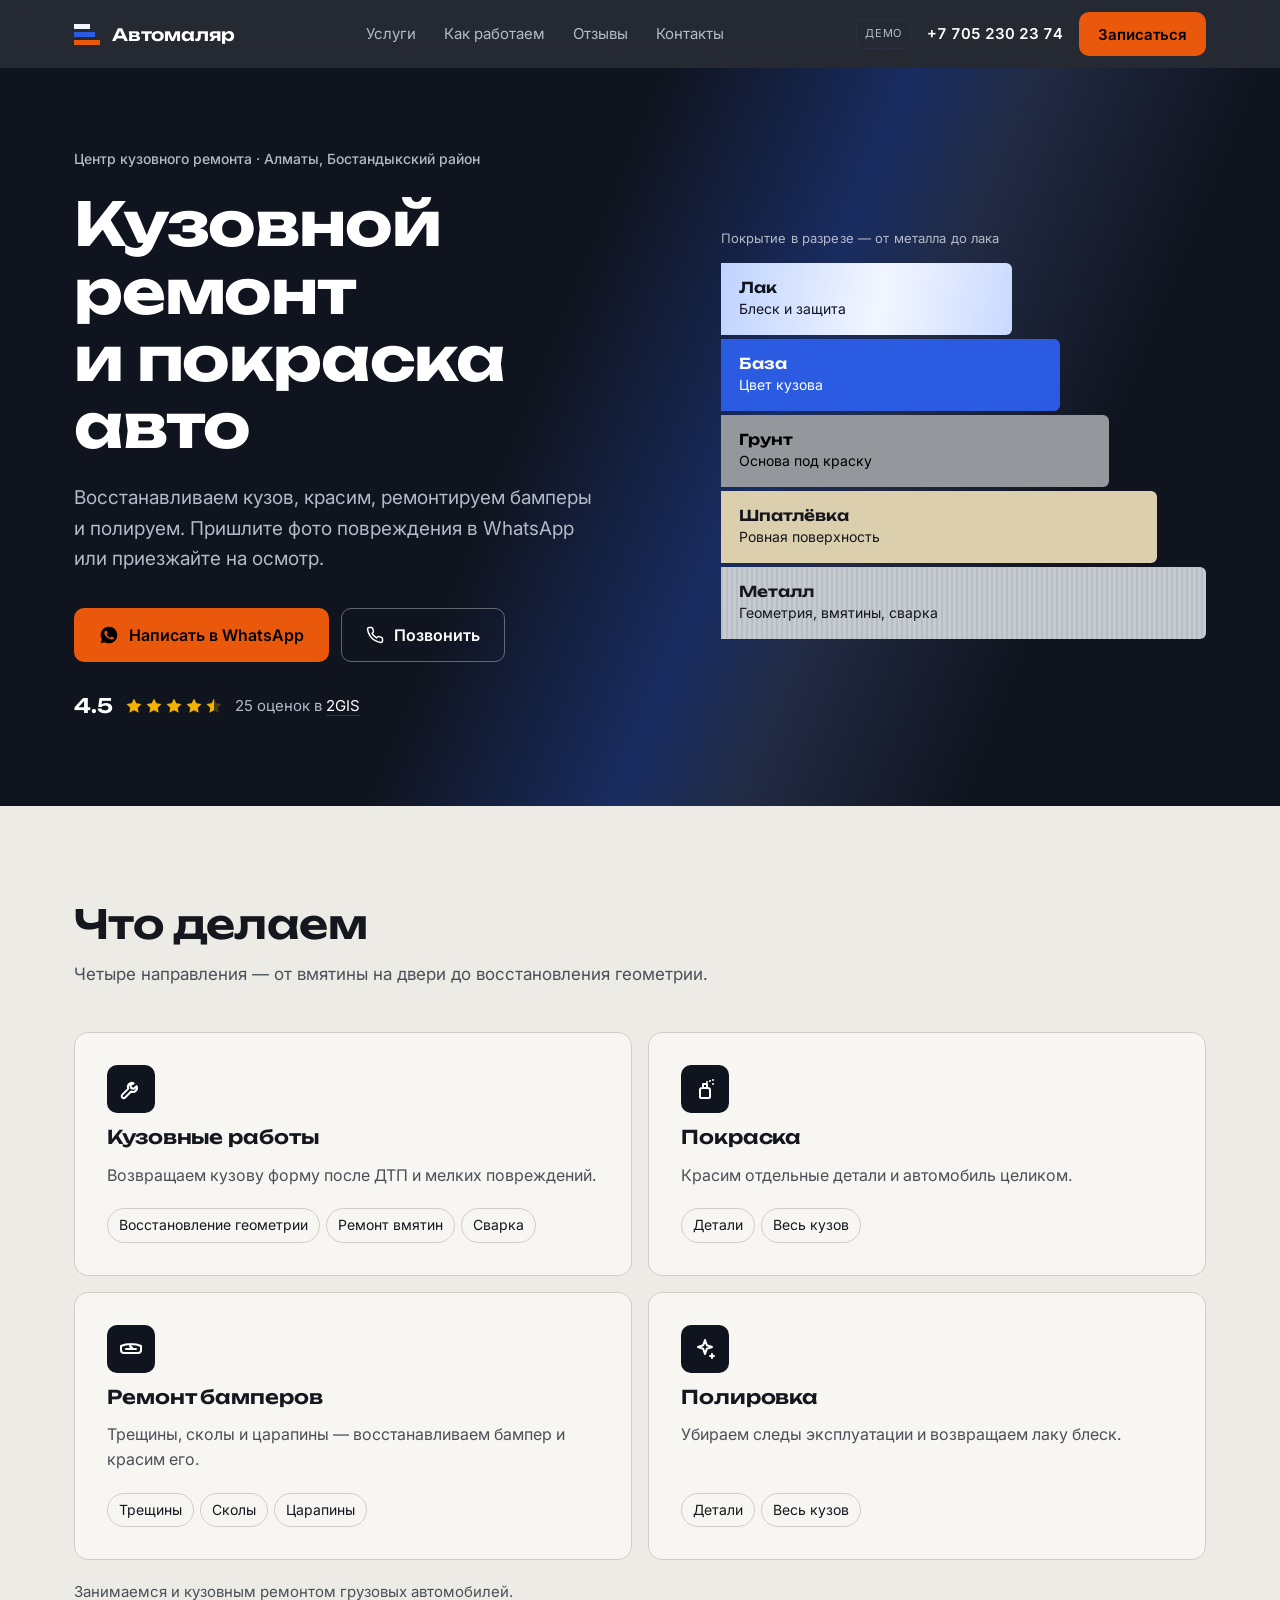
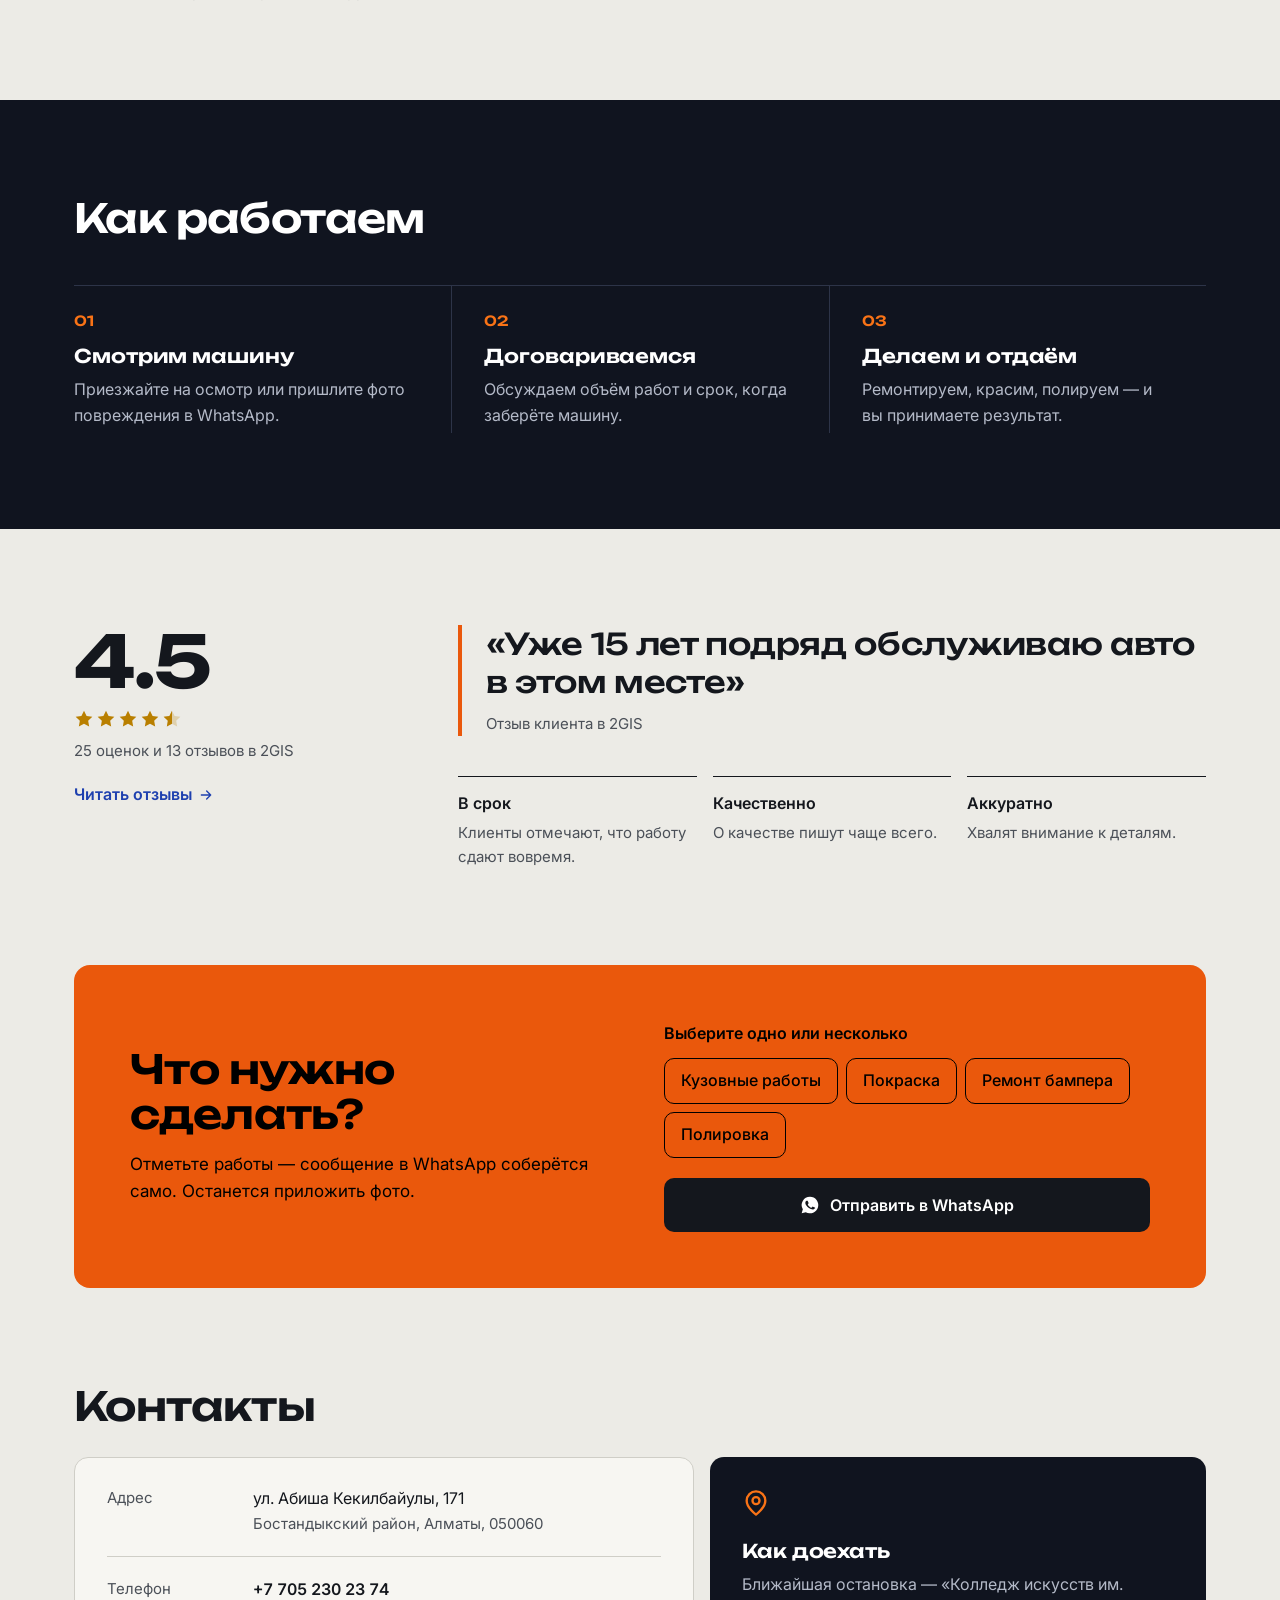
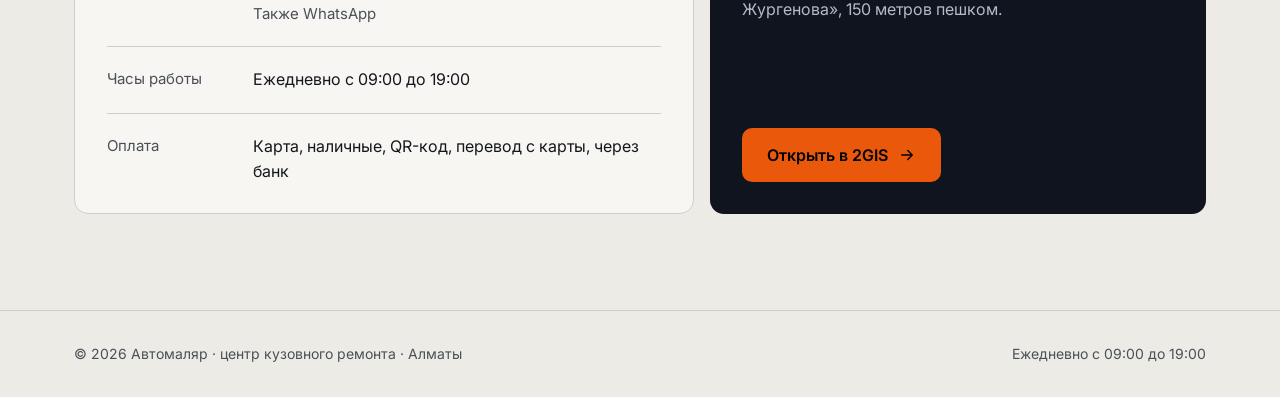
==== index.html @ 89e8a1b4 "Create index.html" ====
<!DOCTYPE html>
<html lang="ru">
<head>
<meta charset="utf-8">
<meta name="viewport" content="width=device-width, initial-scale=1">
<title>Автомаляр — кузовной ремонт и покраска авто в Алматы</title>
<meta name="description" content="Центр кузовного ремонта «Автомаляр» в Алматы: кузовные работы, покраска, ремонт бамперов и полировка. Абиша Кекилбайулы, 171. Ежедневно с 09:00 до 19:00. Запись в WhatsApp.">
<meta name="theme-color" content="#10141f">
<meta property="og:title" content="Автомаляр — кузовной ремонт и покраска авто">
<meta property="og:description" content="Кузовные работы, покраска, ремонт бамперов и полировка в Алматы. Запись в WhatsApp.">
<meta property="og:type" content="website">
<link rel="icon" href="data:image/svg+xml,%3Csvg xmlns='http://www.w3.org/2000/svg' viewBox='0 0 64 64'%3E%3Crect width='64' height='64' rx='12' fill='%2310141f'/%3E%3Crect x='14' y='16' width='24' height='8' fill='%23f2f6ff'/%3E%3Crect x='14' y='28' width='30' height='8' fill='%232b5be0'/%3E%3Crect x='14' y='40' width='36' height='8' fill='%23ea580c'/%3E%3C/svg%3E">
<link rel="preconnect" href="https://fonts.googleapis.com">
<link rel="preconnect" href="https://fonts.gstatic.com" crossorigin>
<link href="https://fonts.googleapis.com/css2?family=Inter:wght@400;500;600&family=Unbounded:wght@500;600;700&display=swap" rel="stylesheet">
<script type="application/ld+json">
{"@context":"https://schema.org","@type":"AutoBodyShop","name":"Автомаляр","telephone":"+77052302374",
"address":{"@type":"PostalAddress","streetAddress":"ул. Абиша Кекилбайулы, 171","addressLocality":"Алматы","postalCode":"050060","addressCountry":"KZ"},
"geo":{"@type":"GeoCoordinates","latitude":43.207086,"longitude":76.889919},
"openingHours":"Mo-Su 09:00-19:00","aggregateRating":{"@type":"AggregateRating","ratingValue":"4.5","ratingCount":"25"},
"sameAs":["https://2gis.kz/almaty/firm/70000001052608941"]}
</script>
<style>
/* ---------- Tokens ---------- */
:root{
  --bg:#ecebe6;          /* грунт: page */
  --card:#f7f6f2;
  --line:#cfcec7;
  --ink:#14171d;
  --mut:#4b5058;         /* 7:1 on bg */
  --night:#10141f;       /* dark sections */
  --night-2:#1a2030;
  --night-line:#2d3448;
  --night-mut:#b4bac8;   /* 9:1 on night */
  --cobalt:#2b5be0;      /* white text 5.6:1 */
  --cobalt-ink:#1e40af;  /* text on light */
  --orange:#ea580c;      /* black text 6.2:1 */
  --orange-hover:#f97316;
  --star:#f5b301;
  --r:10px;
  --ease:cubic-bezier(.2,.7,.2,1);
  --f-head:"Unbounded","Inter",system-ui,sans-serif;
  --f-body:"Inter",system-ui,-apple-system,"Segoe UI",Roboto,sans-serif;
}
*,*:before,*:after{box-sizing:border-box;margin:0;padding:0}
html{scroll-behavior:smooth;scroll-padding-top:84px;-webkit-text-size-adjust:100%}
body{font:400 16px/1.6 var(--f-body);background:var(--bg);color:var(--ink);-webkit-font-smoothing:antialiased;text-rendering:optimizeLegibility}
a{color:inherit;text-decoration:none}
svg{flex-shrink:0}
:focus-visible{outline:2px solid var(--orange);outline-offset:3px;border-radius:4px}
.wrap{max-width:1180px;margin:0 auto;padding:0 24px}
h1,h2,h3{font-family:var(--f-head);line-height:1.12}
h1{font-size:clamp(32px,4.9vw,60px);font-weight:700;letter-spacing:-.02em}
h2{font-size:clamp(25px,3.4vw,40px);font-weight:600;letter-spacing:-.015em}
h3{font-size:19px;font-weight:600;letter-spacing:-.005em}
section{padding:96px 0}
.sec-head{max-width:640px;margin-bottom:44px}
.sec-head p{color:var(--mut);margin-top:14px;font-size:17px}

/* ---------- Buttons ---------- */
.btn{display:inline-flex;align-items:center;justify-content:center;gap:10px;min-height:54px;padding:0 24px;border-radius:var(--r);font:600 16px/1 var(--f-body);cursor:pointer;border:1px solid transparent;transition:background-color .2s var(--ease),border-color .2s var(--ease),transform .15s var(--ease)}
.btn:active{transform:translateY(1px)}
.btn-main{background:var(--orange);color:#000}.btn-main:hover{background:var(--orange-hover)}
.btn-line{border-color:rgba(255,255,255,.35);color:#fff}.btn-line:hover{border-color:#fff;background:rgba(255,255,255,.08)}
.btn-dark{background:var(--ink);color:#fff}.btn-dark:hover{background:#2a2f39}
.btn-sm{min-height:44px;padding:0 18px;font-size:15px}
.btns{display:flex;gap:12px;flex-wrap:wrap}

/* ---------- Header ---------- */
.top{position:sticky;top:0;z-index:20;background:rgba(16,20,31,.9);backdrop-filter:saturate(140%) blur(12px);-webkit-backdrop-filter:saturate(140%) blur(12px);color:#fff}
.top .wrap{display:flex;align-items:center;justify-content:space-between;gap:20px;height:68px}
.logo{display:flex;align-items:center;gap:12px;min-height:44px;font:600 17px/1 var(--f-head);letter-spacing:-.01em}
.mark{display:grid;gap:3px;width:26px}
.mark i{display:block;height:5px}
.mark i:nth-child(1){width:60%;background:#f2f6ff}
.mark i:nth-child(2){width:80%;background:var(--cobalt)}
.mark i:nth-child(3){background:var(--orange)}
.top-nav{display:flex;gap:28px;font-size:15px;color:var(--night-mut)}
.top-nav a{padding:8px 0;transition:color .2s var(--ease)}
.top-nav a:hover{color:#fff}
.top-r{display:flex;align-items:center;gap:16px}
.tel{font-weight:600;font-size:15px;font-variant-numeric:tabular-nums}
.tel:hover{color:var(--orange-hover)}
.demo{font-size:11px;letter-spacing:.06em;text-transform:uppercase;padding:5px 8px;border:1px dashed var(--night-line);border-radius:6px;color:var(--night-mut)}

/* ---------- Hero ---------- */
.hero{position:relative;overflow:hidden;background:var(--night);color:#fff;padding:80px 0 88px}
/* отражение на лаке */
.hero:before{content:"";position:absolute;inset:0;background:linear-gradient(112deg,transparent 42%,rgba(43,91,224,.34) 58%,rgba(120,160,255,.16) 66%,transparent 80%);pointer-events:none}
.hero .wrap{position:relative;display:grid;grid-template-columns:1.2fr 1fr;gap:64px;align-items:center}
.place{font-size:14px;font-weight:500;color:var(--night-mut);margin-bottom:20px}
.lead{color:var(--night-mut);font-size:clamp(17px,1.6vw,19px);margin:24px 0 34px;max-width:520px}
.rate{display:flex;align-items:center;gap:12px;flex-wrap:wrap;margin-top:32px;font-size:15px;color:var(--night-mut)}
.rate b{font:600 20px/1 var(--f-head);color:#fff}
.rate a{border-bottom:1px solid var(--night-line);color:#fff}
.rate a:hover{border-color:#fff}
.stars{display:flex;gap:2px;color:var(--star)}

/* Разрез покрытия */
.layers{list-style:none;display:grid;gap:4px}
.layers figcaption,.cap{font-size:13px;color:var(--night-mut);margin-bottom:14px;letter-spacing:.01em}
.lay{display:flex;flex-direction:column;justify-content:center;min-height:72px;padding:10px 18px;width:var(--w);border-radius:0 6px 6px 0}
.lay b{font:600 15px/1.2 var(--f-head)}
.lay span{font-size:14px;line-height:1.35;margin-top:3px}
.lay-1{--w:60%;background:linear-gradient(100deg,#bfd3ff,#f2f6ff 55%,#c9d9ff);color:#10141f}
.lay-2{--w:70%;background:var(--cobalt);color:#fff}
.lay-3{--w:80%;background:#94979b;color:#000}
.lay-4{--w:90%;background:#dccfae;color:#14171d}
.lay-5{--w:100%;background:repeating-linear-gradient(90deg,#b9bec5 0 2px,#c6cbd1 2px 5px);color:#14171d}

/* ---------- Services ---------- */
.services{display:grid;grid-template-columns:repeat(2,1fr);gap:16px}
.svc{background:var(--card);border:1px solid var(--line);border-radius:14px;padding:32px;display:flex;flex-direction:column;gap:14px;transition:border-color .2s var(--ease)}
.svc:hover{border-color:var(--ink)}
.svc-ico{width:48px;height:48px;border-radius:var(--r);background:var(--night);color:#fff;display:grid;place-items:center}
.svc p{color:var(--mut)}
.tags{list-style:none;display:flex;flex-wrap:wrap;gap:6px;margin-top:auto;padding-top:6px}
.tags li{font-size:14px;padding:5px 11px;border:1px solid var(--line);border-radius:99px;color:var(--ink)}
.note{margin-top:20px;color:var(--mut);font-size:15px}

/* ---------- Process ---------- */
.dark{background:var(--night);color:#fff}
.dark .sec-head p{color:var(--night-mut)}
.steps{list-style:none;display:grid;grid-template-columns:repeat(3,1fr);border-top:1px solid var(--night-line)}
.step{padding:28px 32px 4px 0}
.step+.step{padding-left:32px;border-left:1px solid var(--night-line)}
.step i{display:block;font:600 14px/1 var(--f-head);font-style:normal;color:var(--orange-hover);margin-bottom:18px}
.step p{color:var(--night-mut);margin-top:10px}

/* ---------- Reviews ---------- */
.proof{display:grid;grid-template-columns:320px 1fr;gap:64px;align-items:start}
.big{font:700 72px/1 var(--f-head);letter-spacing:-.03em}
.proof .stars{color:#b97f00;margin:12px 0 10px}
.proof small{display:block;font-size:15px;color:var(--mut)}
.proof .lnk{display:inline-flex;align-items:center;gap:6px;min-height:44px;margin-top:10px;font-weight:600;color:var(--cobalt-ink)}
.proof .lnk:hover{text-decoration:underline;text-underline-offset:4px}
blockquote{font:500 clamp(21px,2.5vw,30px)/1.28 var(--f-head);letter-spacing:-.01em;border-left:4px solid var(--orange);padding-left:24px}
cite{display:block;font:400 15px/1.5 var(--f-body);letter-spacing:0;color:var(--mut);margin-top:12px}
.themes{list-style:none;display:grid;grid-template-columns:repeat(3,1fr);gap:16px;margin-top:40px}
.themes b{display:block;font-weight:600;margin-bottom:4px}
.themes li{border-top:1px solid var(--ink);padding-top:14px;color:var(--mut);font-size:15px}
.themes b{color:var(--ink);font-size:16px}

/* ---------- Request ---------- */
.req{background:var(--orange);color:#000;border-radius:16px;padding:56px;display:grid;grid-template-columns:1fr 1fr;gap:48px;align-items:center}
.req p{margin-top:14px;font-size:17px}
fieldset{border:0}
legend{font-weight:600;margin-bottom:12px}
.chips{display:flex;flex-wrap:wrap;gap:8px;margin-bottom:20px}
.chip input{position:absolute;opacity:0;width:1px;height:1px}
.chip span{display:flex;align-items:center;gap:8px;min-height:46px;padding:0 16px;border-radius:var(--r);border:1px solid #000;font-weight:500;cursor:pointer;transition:background-color .15s var(--ease),color .15s var(--ease)}
.chip span svg{display:none}
.chip input:checked+span{background:#000;color:#fff}
.chip input:checked+span svg{display:block}
.chip input:focus-visible+span{outline:2px solid #000;outline-offset:3px}
.req .btn-dark{width:100%}

/* ---------- Contacts ---------- */
.contact{display:grid;grid-template-columns:1.25fr 1fr;gap:16px}
.info{background:var(--card);border:1px solid var(--line);border-radius:14px;padding:8px 32px}
.row{display:grid;grid-template-columns:130px 1fr;gap:16px;padding:20px 0;border-bottom:1px solid var(--line)}
.row:last-child{border-bottom:0}
.row dt{color:var(--mut);font-size:15px}
.row dd a{font-weight:600;font-variant-numeric:tabular-nums}
.row dd a:hover{color:var(--cobalt-ink)}
.row dd small{display:block;font-size:15px;color:var(--mut)}
.route{background:var(--night);color:#fff;border-radius:14px;padding:32px;display:flex;flex-direction:column;justify-content:space-between;gap:28px}
.route p{color:var(--night-mut);margin-top:10px}
.route svg.pin{color:var(--orange-hover);margin-bottom:16px}

footer{padding:32px 0;color:var(--mut);font-size:14px;border-top:1px solid var(--line)}
footer .wrap{display:flex;justify-content:space-between;gap:16px;flex-wrap:wrap}

/* Mobile action bar */
.mbar{display:none}

/* ---------- Responsive ---------- */
@media(max-width:1000px){
  .top-nav{display:none}
  .hero .wrap,.req,.contact,.proof{grid-template-columns:1fr}
  .hero .wrap{gap:48px}
  .proof{gap:36px}
  .req{gap:32px}
}
@media(max-width:720px){
  .wrap{padding:0 16px}
  .top .wrap{height:60px}
  .tel,.top .btn{display:none}
  .hero{padding:48px 0 56px}
  section{padding:64px 0}
  .sec-head{margin-bottom:28px}
  .services,.steps,.themes{grid-template-columns:1fr}
  .svc,.route{padding:24px}
  .step,.step+.step{padding:22px 0;border-left:0;border-bottom:1px solid var(--night-line)}
  .step i{margin-bottom:12px}
  .req{padding:32px 20px;border-radius:14px}
  .info{padding:4px 20px}
  .row{grid-template-columns:1fr;gap:4px}
  .btns .btn{flex:1 1 200px}
  footer{padding-bottom:104px}
  .mbar{display:grid;grid-template-columns:1fr 1.6fr;gap:10px;position:fixed;left:0;right:0;bottom:0;z-index:30;padding:10px 14px calc(10px + env(safe-area-inset-bottom));background:rgba(16,20,31,.95);backdrop-filter:blur(12px);-webkit-backdrop-filter:blur(12px)}
}
@media(prefers-reduced-motion:reduce){*{transition:none!important;scroll-behavior:auto!important}}
</style>
</head>
<body>

<svg width="0" height="0" style="position:absolute" aria-hidden="true">
  <symbol id="i-wa" viewBox="0 0 24 24"><path fill="currentColor" d="M12 2a10 10 0 0 0-8.6 15.1L2 22l5-1.3A10 10 0 1 0 12 2Zm5.3 14.1c-.2.6-1.3 1.2-1.8 1.2-.5.1-1 .2-3.3-.7-2.8-1.1-4.6-4-4.7-4.2-.1-.2-1.1-1.5-1.1-2.9s.7-2 1-2.3c.3-.3.6-.3.8-.3h.6c.2 0 .4 0 .6.5l.9 2.1c.1.2.1.4 0 .5l-.4.6-.4.4c-.1.2-.3.3-.1.6.2.3.8 1.3 1.7 2.1 1.2 1 2.1 1.4 2.4 1.5.3.2.5.1.6-.1l.9-1c.2-.3.4-.2.6-.1l2 1c.3.1.5.2.5.3.1.2.1.7-.1 1.3Z"/></symbol>
  <symbol id="i-phone" viewBox="0 0 24 24" fill="none" stroke="currentColor" stroke-width="2" stroke-linecap="round" stroke-linejoin="round"><path d="M22 16.9v3a2 2 0 0 1-2.2 2 19.8 19.8 0 0 1-8.6-3.1 19.5 19.5 0 0 1-6-6A19.8 19.8 0 0 1 2.1 4.2 2 2 0 0 1 4.1 2h3a2 2 0 0 1 2 1.7c.1 1 .4 1.9.7 2.8a2 2 0 0 1-.5 2.1L8 9.9a16 16 0 0 0 6 6l1.3-1.3a2 2 0 0 1 2.1-.4c.9.3 1.8.6 2.8.7a2 2 0 0 1 1.7 2Z"/></symbol>
  <symbol id="i-star" viewBox="0 0 24 24"><path fill="currentColor" d="m12 2 3.1 6.3 6.9 1-5 4.9 1.2 6.8L12 17.8 5.8 21l1.2-6.8-5-4.9 6.9-1z"/></symbol>
  <symbol id="i-star-h" viewBox="0 0 24 24"><path fill="currentColor" opacity=".25" d="m12 2 3.1 6.3 6.9 1-5 4.9 1.2 6.8L12 17.8 5.8 21l1.2-6.8-5-4.9 6.9-1z"/><path fill="currentColor" d="M12 2 8.900 8.300 2 9.300l5 4.900L5.800 21l6.200-3.200z"/></symbol>
  <symbol id="i-pin" viewBox="0 0 24 24" fill="none" stroke="currentColor" stroke-width="2" stroke-linecap="round" stroke-linejoin="round"><path d="M20 10c0 6-8 12-8 12s-8-6-8-12a8 8 0 0 1 16 0Z"/><circle cx="12" cy="10" r="3"/></symbol>
  <symbol id="i-arrow" viewBox="0 0 24 24" fill="none" stroke="currentColor" stroke-width="2" stroke-linecap="round" stroke-linejoin="round"><path d="M5 12h14M13 6l6 6-6 6"/></symbol>
  <symbol id="i-check" viewBox="0 0 24 24" fill="none" stroke="currentColor" stroke-width="3" stroke-linecap="round" stroke-linejoin="round"><path d="M4 12.5 10 18 20 6"/></symbol>
  <symbol id="i-body" viewBox="0 0 24 24" fill="none" stroke="currentColor" stroke-width="2" stroke-linecap="round" stroke-linejoin="round"><path d="M14.7 6.3a4 4 0 0 0-5.4 5.3l-6 6a2 2 0 0 0 2.8 2.9l6-6a4 4 0 0 0 5.4-5.4l-2.6 2.6-2.8-.7-.7-2.8Z"/></symbol>
  <symbol id="i-spray" viewBox="0 0 24 24" fill="none" stroke="currentColor" stroke-width="2" stroke-linecap="round" stroke-linejoin="round"><path d="M9 11h6a2 2 0 0 1 2 2v7a1 1 0 0 1-1 1H8a1 1 0 0 1-1-1v-7a2 2 0 0 1 2-2ZM10 11V7h4v4M17 4h.01M20 7h.01M20 3h.01M14 5h.01"/></symbol>
  <symbol id="i-bumper" viewBox="0 0 24 24" fill="none" stroke="currentColor" stroke-width="2" stroke-linecap="round" stroke-linejoin="round"><path d="M2 9c3-1.5 6.500-2 10-2s7 .5 10 2v4a3 3 0 0 1-3 3H5a3 3 0 0 1-3-3V9ZM7 12h10M12 7l-1 2.500 2 1-1 1.500"/></symbol>
  <symbol id="i-shine" viewBox="0 0 24 24" fill="none" stroke="currentColor" stroke-width="2" stroke-linecap="round" stroke-linejoin="round"><path d="M12 3l1.800 5.200L19 10l-5.200 1.800L12 17l-1.800-5.200L5 10l5.200-1.800L12 3ZM19 17v4M17 19h4"/></symbol>
</svg>

<header class="top">
  <div class="wrap">
    <a href="#" class="logo" aria-label="Автомаляр — на главную">
      <span class="mark" aria-hidden="true"><i></i><i></i><i></i></span>Автомаляр
    </a>
    <nav class="top-nav" aria-label="Разделы">
      <a href="#services">Услуги</a>
      <a href="#process">Как работаем</a>
      <a href="#reviews">Отзывы</a>
      <a href="#contacts">Контакты</a>
    </nav>
    <div class="top-r">
      <span class="demo">Демо</span>
      <a class="tel" href="tel:+77052302374">+7 705 230 23 74</a>
      <a class="btn btn-main btn-sm" href="#request">Записаться</a>
    </div>
  </div>
</header>

<main>
<div class="hero">
  <div class="wrap">
    <div>
      <p class="place">Центр кузовного ремонта · Алматы, Бостандыкский район</p>
      <h1>Кузовной ремонт и&nbsp;покраска авто</h1>
      <p class="lead">Восстанавливаем кузов, красим, ремонтируем бамперы и полируем. Пришлите фото повреждения в WhatsApp или приезжайте на осмотр.</p>
      <div class="btns">
        <a class="btn btn-main" href="https://wa.me/77052302374?text=%D0%97%D0%B4%D1%80%D0%B0%D0%B2%D1%81%D1%82%D0%B2%D1%83%D0%B9%D1%82%D0%B5!%20%D0%A5%D0%BE%D1%87%D1%83%20%D0%B7%D0%B0%D0%BF%D0%B8%D1%81%D0%B0%D1%82%D1%8C%D1%81%D1%8F%20%D0%BD%D0%B0%20%D0%BA%D1%83%D0%B7%D0%BE%D0%B2%D0%BD%D0%BE%D0%B9%20%D1%80%D0%B5%D0%BC%D0%BE%D0%BD%D1%82" target="_blank" rel="noopener"><svg width="20" height="20" aria-hidden="true"><use href="#i-wa"/></svg>Написать в WhatsApp</a>
        <a class="btn btn-line" href="tel:+77052302374"><svg width="18" height="18" aria-hidden="true"><use href="#i-phone"/></svg>Позвонить</a>
      </div>
      <div class="rate">
        <b>4.5</b>
        <span class="stars" role="img" aria-label="Рейтинг 4.5 из 5">
          <svg width="18" height="18" aria-hidden="true"><use href="#i-star"/></svg><svg width="18" height="18" aria-hidden="true"><use href="#i-star"/></svg><svg width="18" height="18" aria-hidden="true"><use href="#i-star"/></svg><svg width="18" height="18" aria-hidden="true"><use href="#i-star"/></svg><svg width="18" height="18" aria-hidden="true"><use href="#i-star-h"/></svg>
        </span>
        <span>25 оценок в <a href="https://2gis.kz/almaty/firm/70000001052608941/tab/reviews" target="_blank" rel="noopener">2GIS</a></span>
      </div>
    </div>

    <figure>
      <figcaption class="cap">Покрытие в разрезе — от металла до лака</figcaption>
      <ol class="layers" reversed>
        <li class="lay lay-1"><b>Лак</b><span>Блеск и защита</span></li>
        <li class="lay lay-2"><b>База</b><span>Цвет кузова</span></li>
        <li class="lay lay-3"><b>Грунт</b><span>Основа под краску</span></li>
        <li class="lay lay-4"><b>Шпатлёвка</b><span>Ровная поверхность</span></li>
        <li class="lay lay-5"><b>Металл</b><span>Геометрия, вмятины, сварка</span></li>
      </ol>
    </figure>
  </div>
</div>

<section id="services">
  <div class="wrap">
    <div class="sec-head">
      <h2>Что делаем</h2>
      <p>Четыре направления — от вмятины на двери до восстановления геометрии.</p>
    </div>
    <div class="services">
      <article class="svc">
        <span class="svc-ico"><svg width="24" height="24" aria-hidden="true"><use href="#i-body"/></svg></span>
        <h3>Кузовные работы</h3>
        <p>Возвращаем кузову форму после ДТП и мелких повреждений.</p>
        <ul class="tags"><li>Восстановление геометрии</li><li>Ремонт вмятин</li><li>Сварка</li></ul>
      </article>
      <article class="svc">
        <span class="svc-ico"><svg width="24" height="24" aria-hidden="true"><use href="#i-spray"/></svg></span>
        <h3>Покраска</h3>
        <p>Красим отдельные детали и автомобиль целиком.</p>
        <ul class="tags"><li>Детали</li><li>Весь кузов</li></ul>
      </article>
      <article class="svc">
        <span class="svc-ico"><svg width="24" height="24" aria-hidden="true"><use href="#i-bumper"/></svg></span>
        <h3>Ремонт бамперов</h3>
        <p>Трещины, сколы и царапины — восстанавливаем бампер и красим его.</p>
        <ul class="tags"><li>Трещины</li><li>Сколы</li><li>Царапины</li></ul>
      </article>
      <article class="svc">
        <span class="svc-ico"><svg width="24" height="24" aria-hidden="true"><use href="#i-shine"/></svg></span>
        <h3>Полировка</h3>
        <p>Убираем следы эксплуатации и возвращаем лаку блеск.</p>
        <ul class="tags"><li>Детали</li><li>Весь кузов</li></ul>
      </article>
    </div>
    <p class="note">Занимаемся и кузовным ремонтом грузовых автомобилей.</p>
  </div>
</section>

<section id="process" class="dark">
  <div class="wrap">
    <div class="sec-head">
      <h2>Как работаем</h2>
    </div>
    <ol class="steps">
      <li class="step"><i>01</i><h3>Смотрим машину</h3><p>Приезжайте на осмотр или пришлите фото повреждения в WhatsApp.</p></li>
      <li class="step"><i>02</i><h3>Договариваемся</h3><p>Обсуждаем объём работ и срок, когда заберёте машину.</p></li>
      <li class="step"><i>03</i><h3>Делаем и отдаём</h3><p>Ремонтируем, красим, полируем — и вы принимаете результат.</p></li>
    </ol>
  </div>
</section>

<section id="reviews">
  <div class="wrap proof">
    <div>
      <div class="big">4.5</div>
      <div class="stars" role="img" aria-label="Рейтинг 4.5 из 5">
        <svg width="20" height="20" aria-hidden="true"><use href="#i-star"/></svg><svg width="20" height="20" aria-hidden="true"><use href="#i-star"/></svg><svg width="20" height="20" aria-hidden="true"><use href="#i-star"/></svg><svg width="20" height="20" aria-hidden="true"><use href="#i-star"/></svg><svg width="20" height="20" aria-hidden="true"><use href="#i-star-h"/></svg>
      </div>
      <small>25 оценок и 13 отзывов в 2GIS</small>
      <a class="lnk" href="https://2gis.kz/almaty/firm/70000001052608941/tab/reviews" target="_blank" rel="noopener">Читать отзывы<svg width="16" height="16" aria-hidden="true"><use href="#i-arrow"/></svg></a>
    </div>
    <div>
      <blockquote>«Уже 15 лет подряд обслуживаю авто в этом месте»<cite>Отзыв клиента в 2GIS</cite></blockquote>
      <ul class="themes">
        <li><b>В срок</b>Клиенты отмечают, что работу сдают вовремя.</li>
        <li><b>Качественно</b>О качестве пишут чаще всего.</li>
        <li><b>Аккуратно</b>Хвалят внимание к деталям.</li>
      </ul>
    </div>
  </div>
</section>

<section id="request" style="padding-top:0">
  <div class="wrap">
    <div class="req">
      <div>
        <h2>Что нужно сделать?</h2>
        <p>Отметьте работы — сообщение в WhatsApp соберётся само. Останется приложить фото.</p>
      </div>
      <form id="req" action="https://wa.me/77052302374" target="_blank">
        <fieldset>
          <legend>Выберите одно или несколько</legend>
          <div class="chips">
            <label class="chip"><input type="checkbox" value="кузовные работы"><span><svg width="14" height="14" aria-hidden="true"><use href="#i-check"/></svg>Кузовные работы</span></label>
            <label class="chip"><input type="checkbox" value="покраска"><span><svg width="14" height="14" aria-hidden="true"><use href="#i-check"/></svg>Покраска</span></label>
            <label class="chip"><input type="checkbox" value="ремонт бампера"><span><svg width="14" height="14" aria-hidden="true"><use href="#i-check"/></svg>Ремонт бампера</span></label>
            <label class="chip"><input type="checkbox" value="полировка"><span><svg width="14" height="14" aria-hidden="true"><use href="#i-check"/></svg>Полировка</span></label>
          </div>
        </fieldset>
        <a class="btn btn-dark" id="req-send" href="https://wa.me/77052302374?text=%D0%97%D0%B4%D1%80%D0%B0%D0%B2%D1%81%D1%82%D0%B2%D1%83%D0%B9%D1%82%D0%B5!%20%D0%A5%D0%BE%D1%87%D1%83%20%D0%B7%D0%B0%D0%BF%D0%B8%D1%81%D0%B0%D1%82%D1%8C%D1%81%D1%8F%20%D0%BD%D0%B0%20%D0%BA%D1%83%D0%B7%D0%BE%D0%B2%D0%BD%D0%BE%D0%B9%20%D1%80%D0%B5%D0%BC%D0%BE%D0%BD%D1%82" target="_blank" rel="noopener"><svg width="20" height="20" aria-hidden="true"><use href="#i-wa"/></svg>Отправить в WhatsApp</a>
      </form>
    </div>
  </div>
</section>

<section id="contacts" style="padding-top:0">
  <div class="wrap">
    <div class="sec-head" style="margin-bottom:28px"><h2>Контакты</h2></div>
    <div class="contact">
      <dl class="info">
        <div class="row"><dt>Адрес</dt><dd>ул. Абиша Кекилбайулы, 171<small>Бостандыкский район, Алматы, 050060</small></dd></div>
        <div class="row"><dt>Телефон</dt><dd><a href="tel:+77052302374">+7 705 230 23 74</a><small>Также WhatsApp</small></dd></div>
        <div class="row"><dt>Часы работы</dt><dd>Ежедневно с 09:00 до 19:00</dd></div>
        <div class="row"><dt>Оплата</dt><dd>Карта, наличные, QR-код, перевод с карты, через банк</dd></div>
      </dl>
      <div class="route">
        <div>
          <svg class="pin" width="28" height="28" aria-hidden="true"><use href="#i-pin"/></svg>
          <h3>Как доехать</h3>
          <p>Ближайшая остановка — «Колледж искусств им. Жургенова», 150 метров пешком.</p>
        </div>
        <div class="btns"><a class="btn btn-main" href="https://2gis.kz/almaty/firm/70000001052608941" target="_blank" rel="noopener">Открыть в 2GIS<svg width="18" height="18" aria-hidden="true"><use href="#i-arrow"/></svg></a></div>
      </div>
    </div>
  </div>
</section>
</main>

<footer><div class="wrap"><span>© 2026 Автомаляр · центр кузовного ремонта · Алматы</span><span>Ежедневно с 09:00 до 19:00</span></div></footer>

<nav class="mbar" aria-label="Быстрая связь">
  <a class="btn btn-line" href="tel:+77052302374"><svg width="18" height="18" aria-hidden="true"><use href="#i-phone"/></svg>Звонок</a>
  <a class="btn btn-main" href="https://wa.me/77052302374?text=%D0%97%D0%B4%D1%80%D0%B0%D0%B2%D1%81%D1%82%D0%B2%D1%83%D0%B9%D1%82%D0%B5!%20%D0%A5%D0%BE%D1%87%D1%83%20%D0%B7%D0%B0%D0%BF%D0%B8%D1%81%D0%B0%D1%82%D1%8C%D1%81%D1%8F%20%D0%BD%D0%B0%20%D0%BA%D1%83%D0%B7%D0%BE%D0%B2%D0%BD%D0%BE%D0%B9%20%D1%80%D0%B5%D0%BC%D0%BE%D0%BD%D1%82" target="_blank" rel="noopener"><svg width="20" height="20" aria-hidden="true"><use href="#i-wa"/></svg>WhatsApp</a>
</nav>

<script>
(function(){
  var form=document.getElementById('req'),send=document.getElementById('req-send');
  form.addEventListener('submit',function(e){e.preventDefault()});
  form.addEventListener('change',function(){
    var picked=[].map.call(form.querySelectorAll('input:checked'),function(i){return i.value});
    var text=picked.length?'Здравствуйте! Нужно: '+picked.join(', ')+'. Прикладываю фото.':'Здравствуйте! Хочу записаться на кузовной ремонт';
    send.href='https://wa.me/77052302374?text='+encodeURIComponent(text);
  });
})();
</script>
</body>
</html>
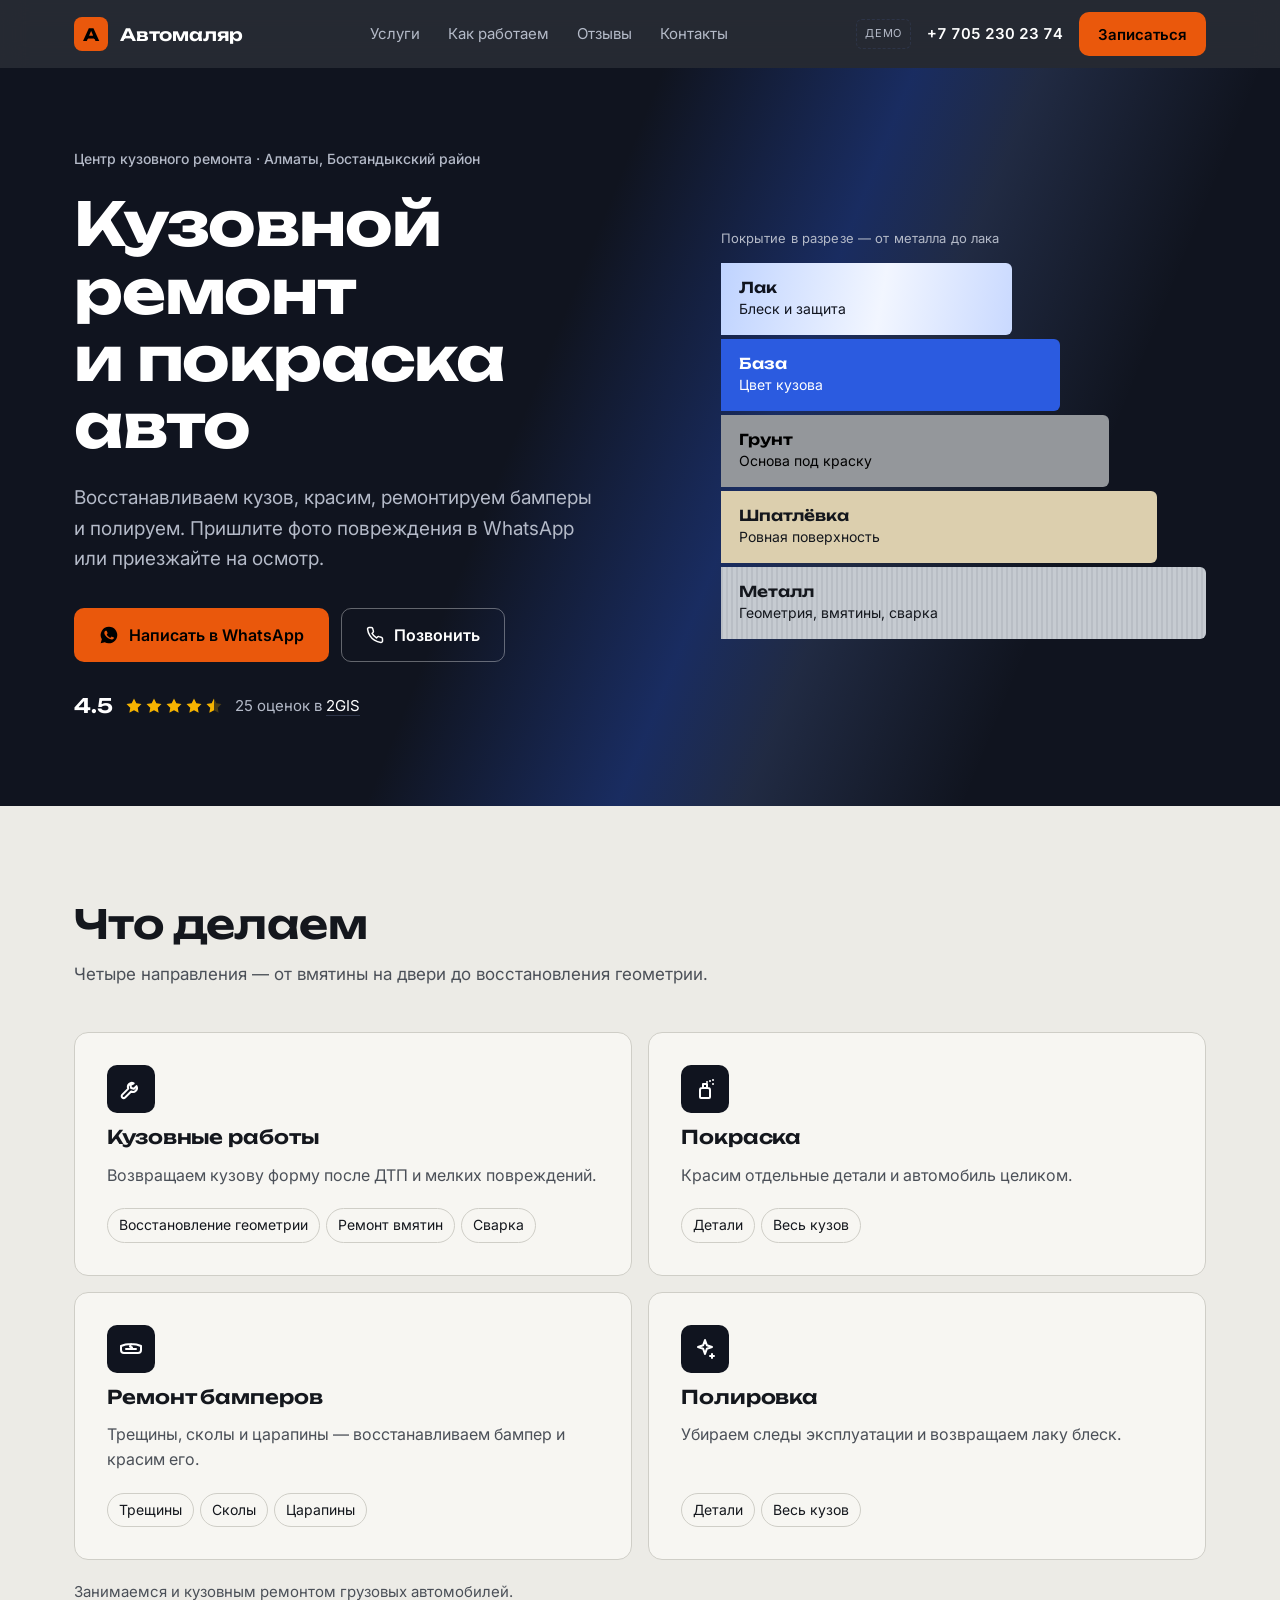
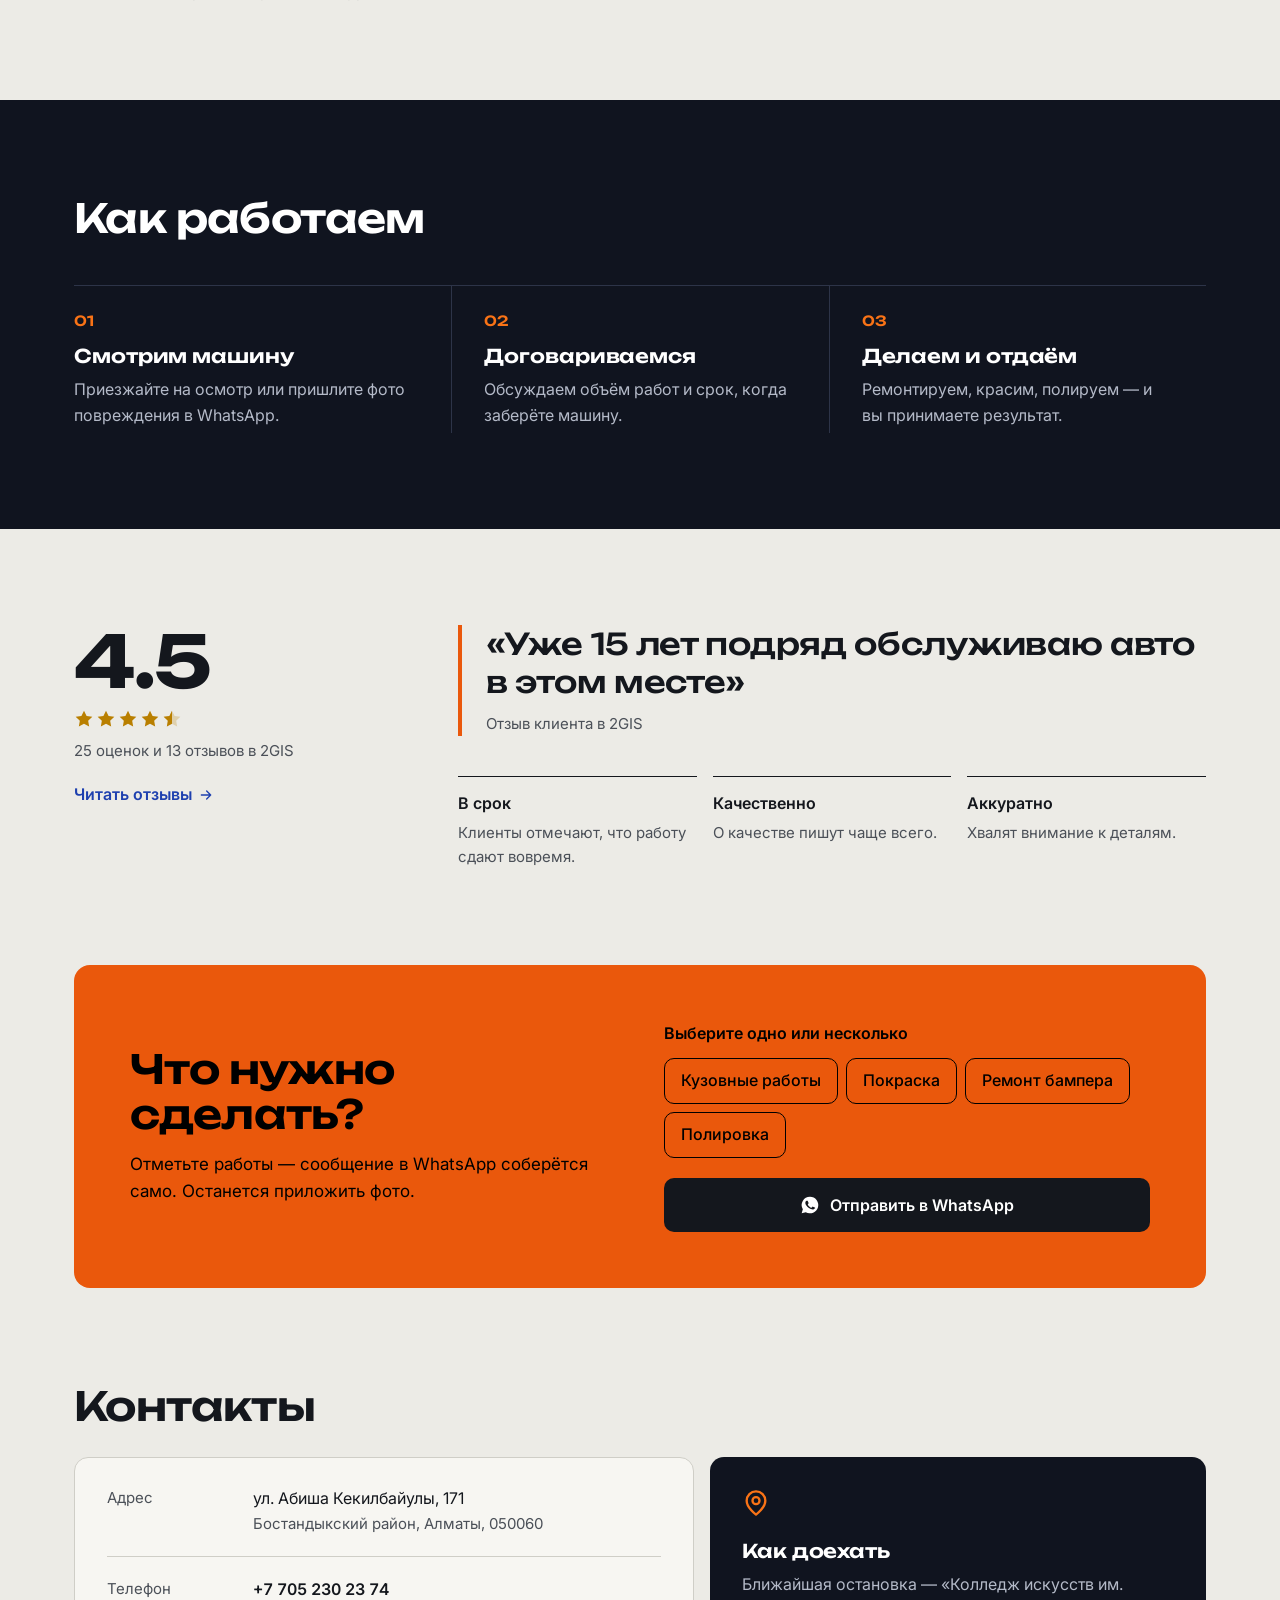
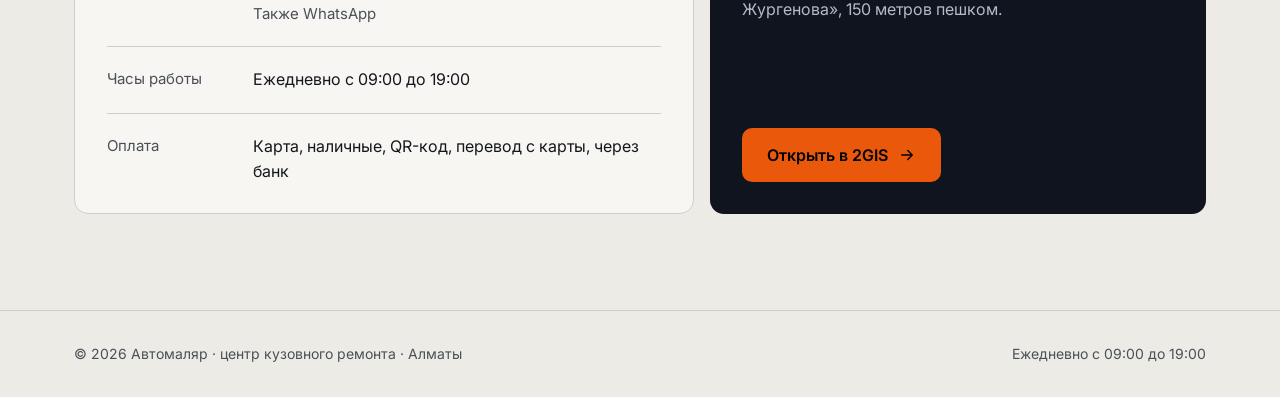
==== commit c21737ca: "Update index.html" ====
--- a/index.html
+++ b/index.html
@@ -9,7 +9,7 @@
 <meta property="og:title" content="Автомаляр — кузовной ремонт и покраска авто">
 <meta property="og:description" content="Кузовные работы, покраска, ремонт бамперов и полировка в Алматы. Запись в WhatsApp.">
 <meta property="og:type" content="website">
-<link rel="icon" href="data:image/svg+xml,%3Csvg xmlns='http://www.w3.org/2000/svg' viewBox='0 0 64 64'%3E%3Crect width='64' height='64' rx='12' fill='%2310141f'/%3E%3Crect x='14' y='16' width='24' height='8' fill='%23f2f6ff'/%3E%3Crect x='14' y='28' width='30' height='8' fill='%232b5be0'/%3E%3Crect x='14' y='40' width='36' height='8' fill='%23ea580c'/%3E%3C/svg%3E">
+<link rel="icon" href="data:image/svg+xml,%3Csvg xmlns='http://www.w3.org/2000/svg' viewBox='0 0 64 64'%3E%3Crect width='64' height='64' rx='14' fill='%23ea580c'/%3E%3Ctext x='32' y='47' font-family='Arial' font-weight='900' font-size='42' text-anchor='middle' fill='black'%3E%D0%90%3C/text%3E%3C/svg%3E">
 <link rel="preconnect" href="https://fonts.googleapis.com">
 <link rel="preconnect" href="https://fonts.gstatic.com" crossorigin>
 <link href="https://fonts.googleapis.com/css2?family=Inter:wght@400;500;600&family=Unbounded:wght@500;600;700&display=swap" rel="stylesheet">
@@ -70,11 +70,7 @@
 .top{position:sticky;top:0;z-index:20;background:rgba(16,20,31,.9);backdrop-filter:saturate(140%) blur(12px);-webkit-backdrop-filter:saturate(140%) blur(12px);color:#fff}
 .top .wrap{display:flex;align-items:center;justify-content:space-between;gap:20px;height:68px}
 .logo{display:flex;align-items:center;gap:12px;min-height:44px;font:600 17px/1 var(--f-head);letter-spacing:-.01em}
-.mark{display:grid;gap:3px;width:26px}
-.mark i{display:block;height:5px}
-.mark i:nth-child(1){width:60%;background:#f2f6ff}
-.mark i:nth-child(2){width:80%;background:var(--cobalt)}
-.mark i:nth-child(3){background:var(--orange)}
+.mark{display:grid;place-items:center;width:34px;height:34px;border-radius:8px;background:var(--orange);color:#000;font:700 17px/1 var(--f-head)}
 .top-nav{display:flex;gap:28px;font-size:15px;color:var(--night-mut)}
 .top-nav a{padding:8px 0;transition:color .2s var(--ease)}
 .top-nav a:hover{color:#fff}
@@ -222,7 +218,7 @@
 <header class="top">
   <div class="wrap">
     <a href="#" class="logo" aria-label="Автомаляр — на главную">
-      <span class="mark" aria-hidden="true"><i></i><i></i><i></i></span>Автомаляр
+      <span class="mark" aria-hidden="true">А</span>Автомаляр
     </a>
     <nav class="top-nav" aria-label="Разделы">
       <a href="#services">Услуги</a>
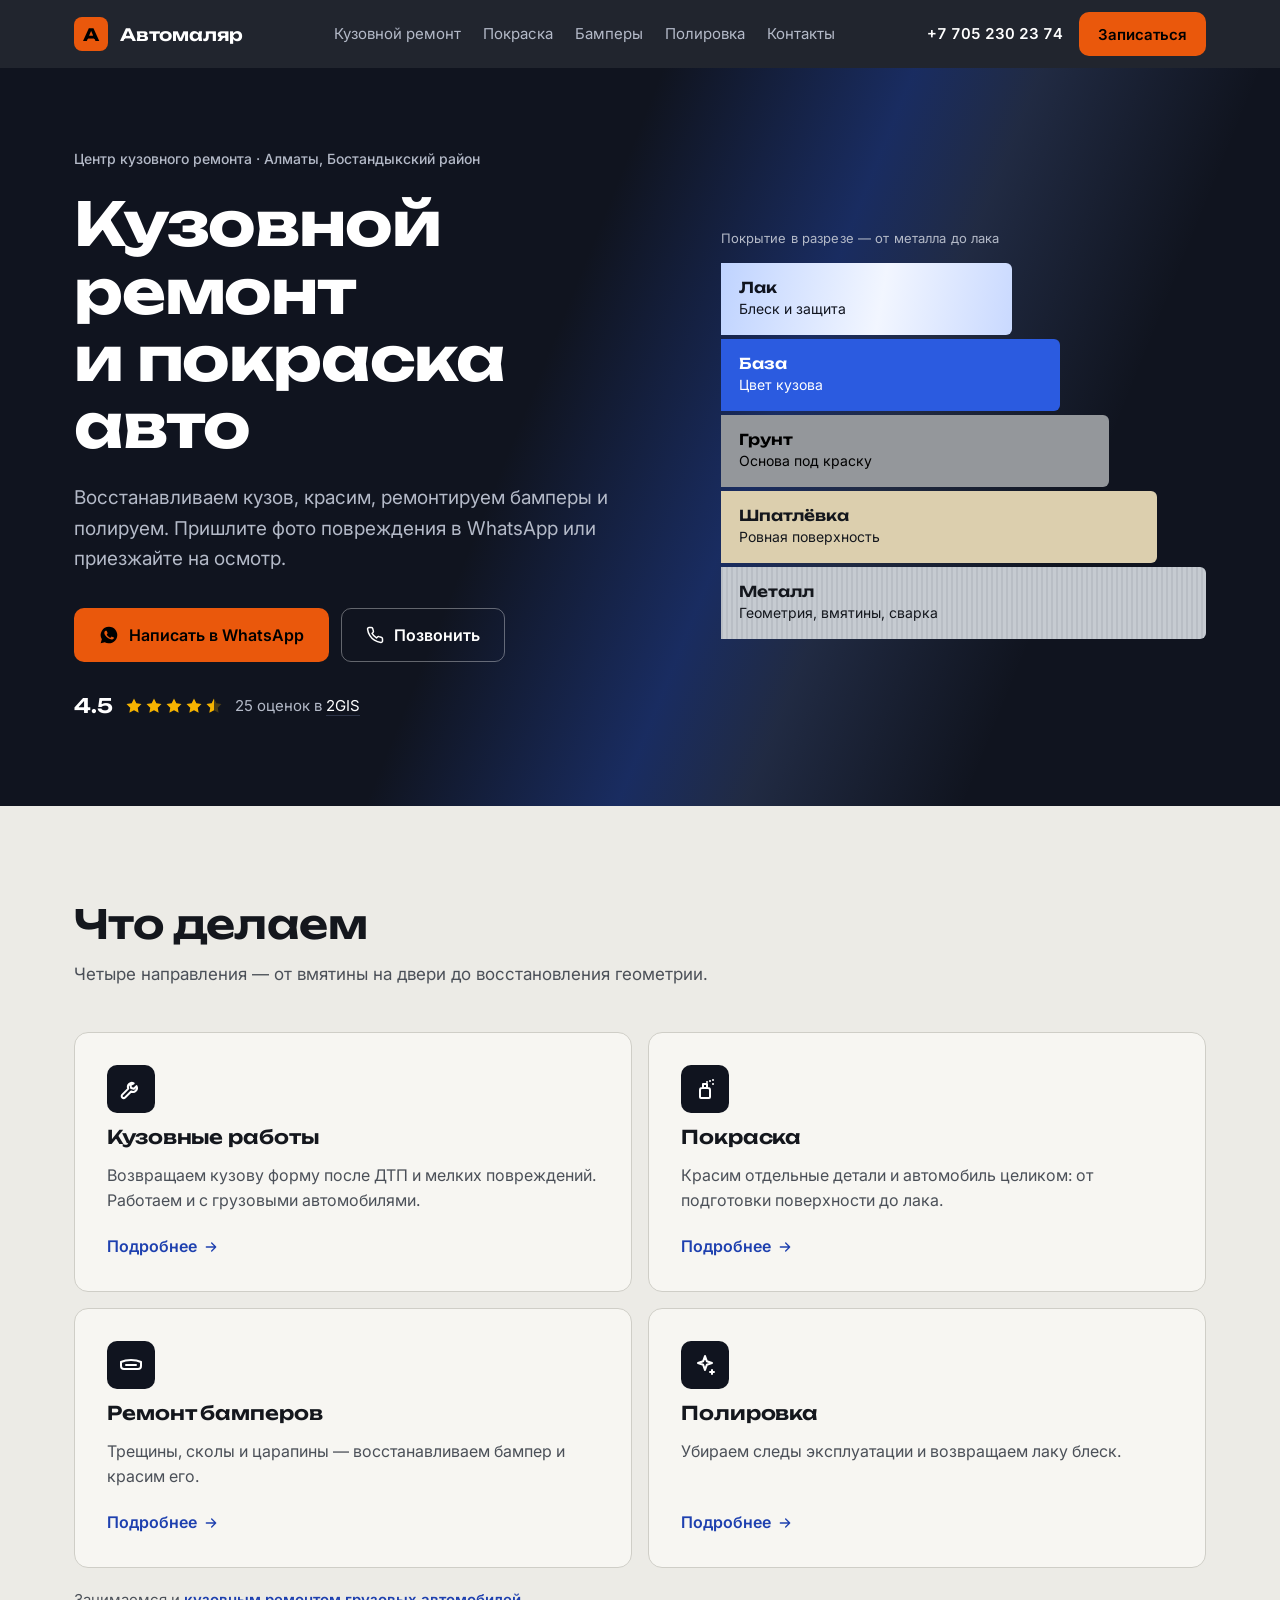
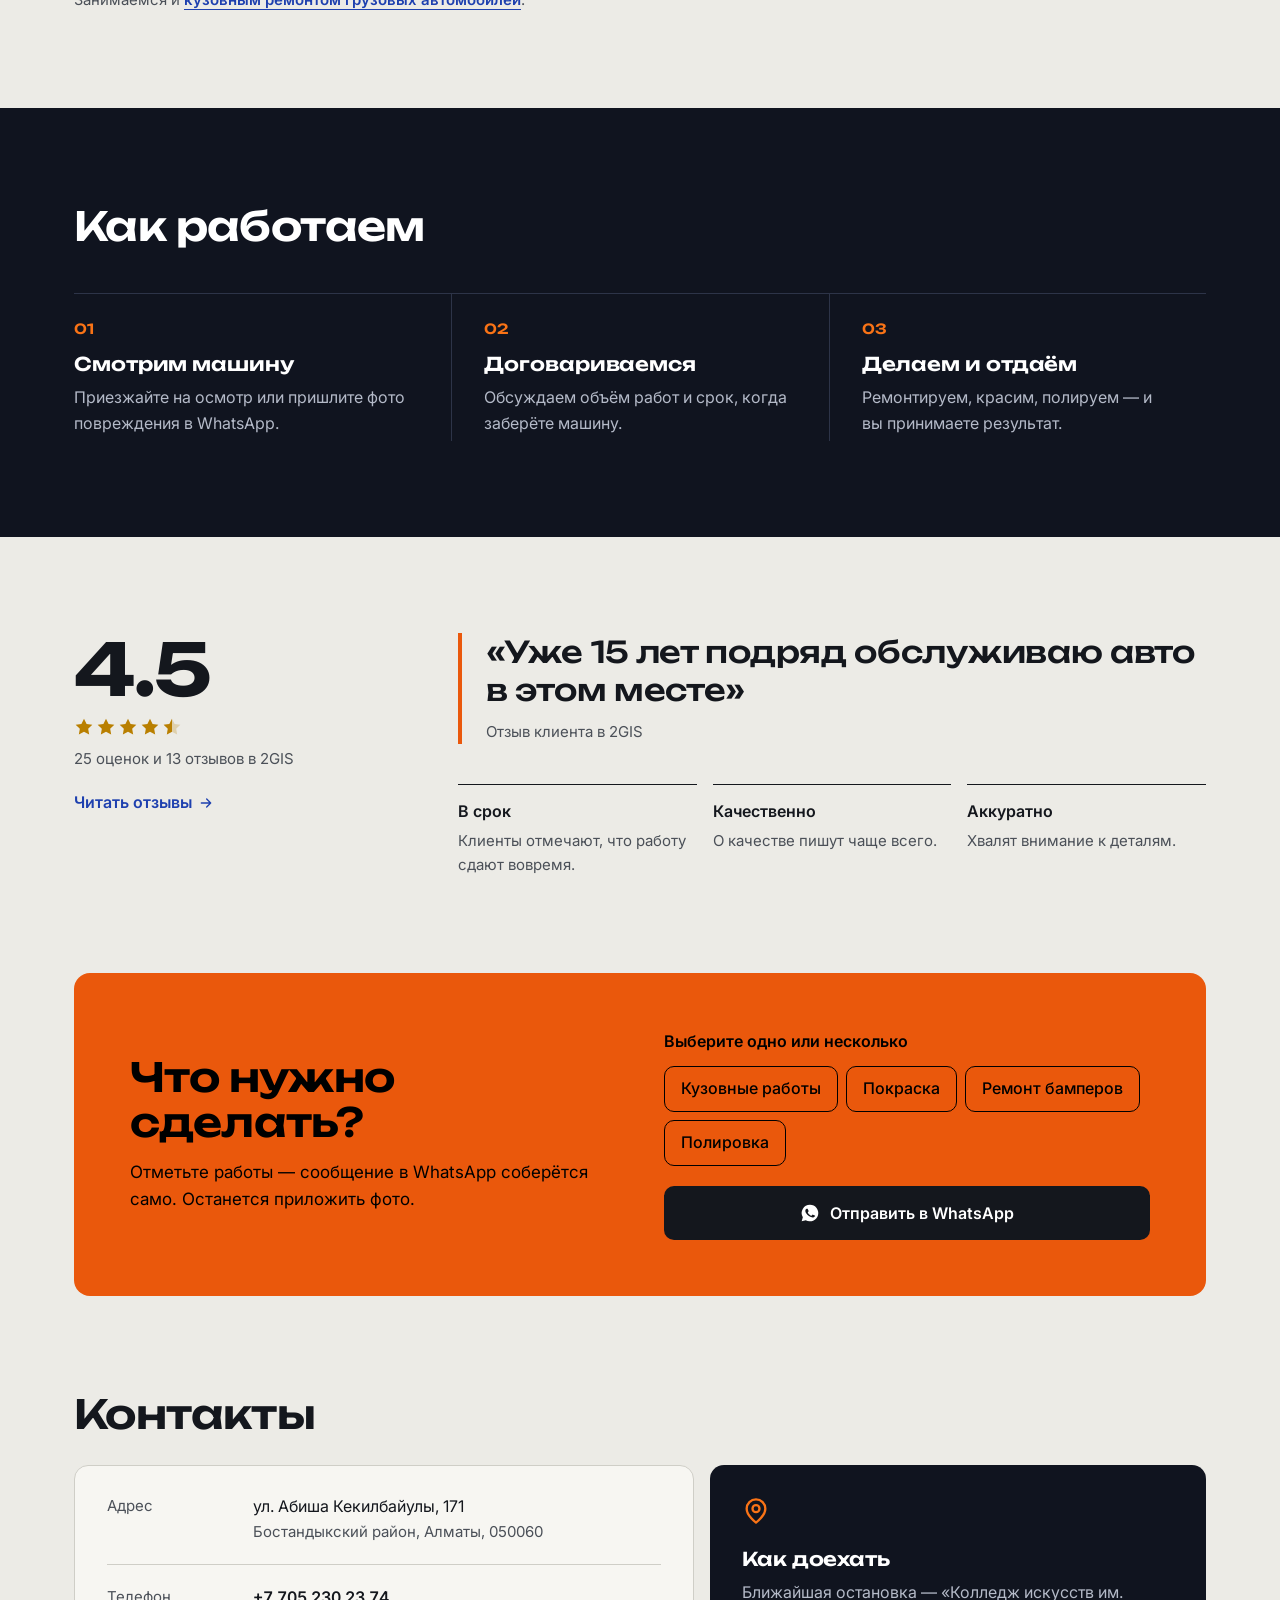
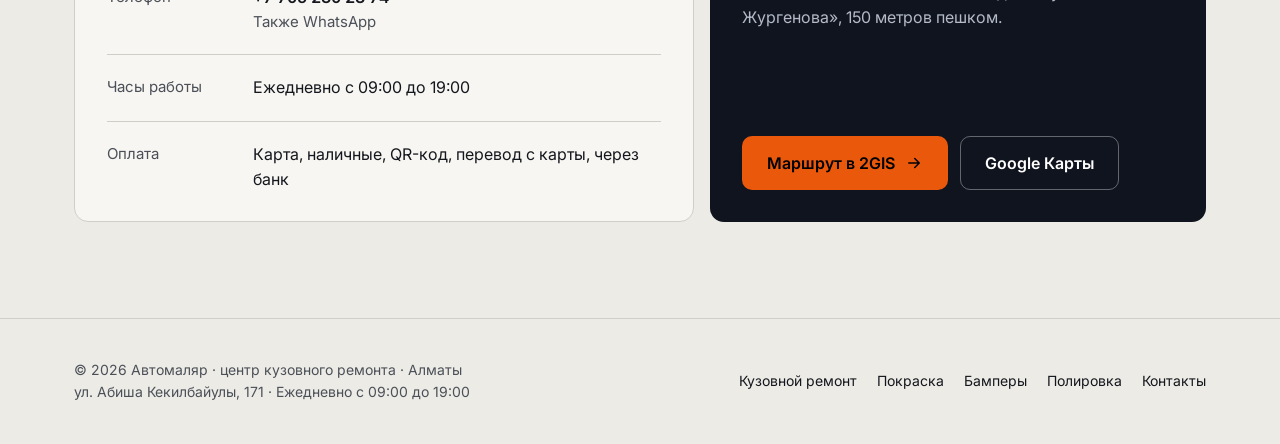
==== commit 64ef3172: "Add files via upload" ====
--- a/index.html
+++ b/index.html
@@ -4,203 +4,23 @@
 <meta charset="utf-8">
 <meta name="viewport" content="width=device-width, initial-scale=1">
 <title>Автомаляр — кузовной ремонт и покраска авто в Алматы</title>
-<meta name="description" content="Центр кузовного ремонта «Автомаляр» в Алматы: кузовные работы, покраска, ремонт бамперов и полировка. Абиша Кекилбайулы, 171. Ежедневно с 09:00 до 19:00. Запись в WhatsApp.">
+<meta name="description" content="Центр кузовного ремонта «Автомаляр» в Алматы: кузовные работы, покраска, ремонт бамперов и полировка. Абиша Кекилбайулы, 171. Ежедневно с 09:00 до 19:00.">
 <meta name="theme-color" content="#10141f">
-<meta property="og:title" content="Автомаляр — кузовной ремонт и покраска авто">
-<meta property="og:description" content="Кузовные работы, покраска, ремонт бамперов и полировка в Алматы. Запись в WhatsApp.">
+<link rel="canonical" href="https://l1zardd-f.github.io/avtomalyar/">
+<meta property="og:title" content="Автомаляр — кузовной ремонт и покраска авто в Алматы">
+<meta property="og:description" content="Центр кузовного ремонта «Автомаляр» в Алматы: кузовные работы, покраска, ремонт бамперов и полировка. Абиша Кекилбайулы, 171. Ежедневно с 09:00 до 19:00.">
 <meta property="og:type" content="website">
+<meta property="og:locale" content="ru_RU">
+<meta property="og:url" content="https://l1zardd-f.github.io/avtomalyar/">
 <link rel="icon" href="data:image/svg+xml,%3Csvg xmlns='http://www.w3.org/2000/svg' viewBox='0 0 64 64'%3E%3Crect width='64' height='64' rx='14' fill='%23ea580c'/%3E%3Ctext x='32' y='47' font-family='Arial' font-weight='900' font-size='42' text-anchor='middle' fill='black'%3E%D0%90%3C/text%3E%3C/svg%3E">
 <link rel="preconnect" href="https://fonts.googleapis.com">
 <link rel="preconnect" href="https://fonts.gstatic.com" crossorigin>
 <link href="https://fonts.googleapis.com/css2?family=Inter:wght@400;500;600&family=Unbounded:wght@500;600;700&display=swap" rel="stylesheet">
-<script type="application/ld+json">
-{"@context":"https://schema.org","@type":"AutoBodyShop","name":"Автомаляр","telephone":"+77052302374",
-"address":{"@type":"PostalAddress","streetAddress":"ул. Абиша Кекилбайулы, 171","addressLocality":"Алматы","postalCode":"050060","addressCountry":"KZ"},
-"geo":{"@type":"GeoCoordinates","latitude":43.207086,"longitude":76.889919},
-"openingHours":"Mo-Su 09:00-19:00","aggregateRating":{"@type":"AggregateRating","ratingValue":"4.5","ratingCount":"25"},
-"sameAs":["https://2gis.kz/almaty/firm/70000001052608941"]}
-</script>
-<style>
-/* ---------- Tokens ---------- */
-:root{
-  --bg:#ecebe6;          /* грунт: page */
-  --card:#f7f6f2;
-  --line:#cfcec7;
-  --ink:#14171d;
-  --mut:#4b5058;         /* 7:1 on bg */
-  --night:#10141f;       /* dark sections */
-  --night-2:#1a2030;
-  --night-line:#2d3448;
-  --night-mut:#b4bac8;   /* 9:1 on night */
-  --cobalt:#2b5be0;      /* white text 5.6:1 */
-  --cobalt-ink:#1e40af;  /* text on light */
-  --orange:#ea580c;      /* black text 6.2:1 */
-  --orange-hover:#f97316;
-  --star:#f5b301;
-  --r:10px;
-  --ease:cubic-bezier(.2,.7,.2,1);
-  --f-head:"Unbounded","Inter",system-ui,sans-serif;
-  --f-body:"Inter",system-ui,-apple-system,"Segoe UI",Roboto,sans-serif;
-}
-*,*:before,*:after{box-sizing:border-box;margin:0;padding:0}
-html{scroll-behavior:smooth;scroll-padding-top:84px;-webkit-text-size-adjust:100%}
-body{font:400 16px/1.6 var(--f-body);background:var(--bg);color:var(--ink);-webkit-font-smoothing:antialiased;text-rendering:optimizeLegibility}
-a{color:inherit;text-decoration:none}
-svg{flex-shrink:0}
-:focus-visible{outline:2px solid var(--orange);outline-offset:3px;border-radius:4px}
-.wrap{max-width:1180px;margin:0 auto;padding:0 24px}
-h1,h2,h3{font-family:var(--f-head);line-height:1.12}
-h1{font-size:clamp(32px,4.9vw,60px);font-weight:700;letter-spacing:-.02em}
-h2{font-size:clamp(25px,3.4vw,40px);font-weight:600;letter-spacing:-.015em}
-h3{font-size:19px;font-weight:600;letter-spacing:-.005em}
-section{padding:96px 0}
-.sec-head{max-width:640px;margin-bottom:44px}
-.sec-head p{color:var(--mut);margin-top:14px;font-size:17px}
-
-/* ---------- Buttons ---------- */
-.btn{display:inline-flex;align-items:center;justify-content:center;gap:10px;min-height:54px;padding:0 24px;border-radius:var(--r);font:600 16px/1 var(--f-body);cursor:pointer;border:1px solid transparent;transition:background-color .2s var(--ease),border-color .2s var(--ease),transform .15s var(--ease)}
-.btn:active{transform:translateY(1px)}
-.btn-main{background:var(--orange);color:#000}.btn-main:hover{background:var(--orange-hover)}
-.btn-line{border-color:rgba(255,255,255,.35);color:#fff}.btn-line:hover{border-color:#fff;background:rgba(255,255,255,.08)}
-.btn-dark{background:var(--ink);color:#fff}.btn-dark:hover{background:#2a2f39}
-.btn-sm{min-height:44px;padding:0 18px;font-size:15px}
-.btns{display:flex;gap:12px;flex-wrap:wrap}
-
-/* ---------- Header ---------- */
-.top{position:sticky;top:0;z-index:20;background:rgba(16,20,31,.9);backdrop-filter:saturate(140%) blur(12px);-webkit-backdrop-filter:saturate(140%) blur(12px);color:#fff}
-.top .wrap{display:flex;align-items:center;justify-content:space-between;gap:20px;height:68px}
-.logo{display:flex;align-items:center;gap:12px;min-height:44px;font:600 17px/1 var(--f-head);letter-spacing:-.01em}
-.mark{display:grid;place-items:center;width:34px;height:34px;border-radius:8px;background:var(--orange);color:#000;font:700 17px/1 var(--f-head)}
-.top-nav{display:flex;gap:28px;font-size:15px;color:var(--night-mut)}
-.top-nav a{padding:8px 0;transition:color .2s var(--ease)}
-.top-nav a:hover{color:#fff}
-.top-r{display:flex;align-items:center;gap:16px}
-.tel{font-weight:600;font-size:15px;font-variant-numeric:tabular-nums}
-.tel:hover{color:var(--orange-hover)}
-.demo{font-size:11px;letter-spacing:.06em;text-transform:uppercase;padding:5px 8px;border:1px dashed var(--night-line);border-radius:6px;color:var(--night-mut)}
-
-/* ---------- Hero ---------- */
-.hero{position:relative;overflow:hidden;background:var(--night);color:#fff;padding:80px 0 88px}
-/* отражение на лаке */
-.hero:before{content:"";position:absolute;inset:0;background:linear-gradient(112deg,transparent 42%,rgba(43,91,224,.34) 58%,rgba(120,160,255,.16) 66%,transparent 80%);pointer-events:none}
-.hero .wrap{position:relative;display:grid;grid-template-columns:1.2fr 1fr;gap:64px;align-items:center}
-.place{font-size:14px;font-weight:500;color:var(--night-mut);margin-bottom:20px}
-.lead{color:var(--night-mut);font-size:clamp(17px,1.6vw,19px);margin:24px 0 34px;max-width:520px}
-.rate{display:flex;align-items:center;gap:12px;flex-wrap:wrap;margin-top:32px;font-size:15px;color:var(--night-mut)}
-.rate b{font:600 20px/1 var(--f-head);color:#fff}
-.rate a{border-bottom:1px solid var(--night-line);color:#fff}
-.rate a:hover{border-color:#fff}
-.stars{display:flex;gap:2px;color:var(--star)}
-
-/* Разрез покрытия */
-.layers{list-style:none;display:grid;gap:4px}
-.layers figcaption,.cap{font-size:13px;color:var(--night-mut);margin-bottom:14px;letter-spacing:.01em}
-.lay{display:flex;flex-direction:column;justify-content:center;min-height:72px;padding:10px 18px;width:var(--w);border-radius:0 6px 6px 0}
-.lay b{font:600 15px/1.2 var(--f-head)}
-.lay span{font-size:14px;line-height:1.35;margin-top:3px}
-.lay-1{--w:60%;background:linear-gradient(100deg,#bfd3ff,#f2f6ff 55%,#c9d9ff);color:#10141f}
-.lay-2{--w:70%;background:var(--cobalt);color:#fff}
-.lay-3{--w:80%;background:#94979b;color:#000}
-.lay-4{--w:90%;background:#dccfae;color:#14171d}
-.lay-5{--w:100%;background:repeating-linear-gradient(90deg,#b9bec5 0 2px,#c6cbd1 2px 5px);color:#14171d}
-
-/* ---------- Services ---------- */
-.services{display:grid;grid-template-columns:repeat(2,1fr);gap:16px}
-.svc{background:var(--card);border:1px solid var(--line);border-radius:14px;padding:32px;display:flex;flex-direction:column;gap:14px;transition:border-color .2s var(--ease)}
-.svc:hover{border-color:var(--ink)}
-.svc-ico{width:48px;height:48px;border-radius:var(--r);background:var(--night);color:#fff;display:grid;place-items:center}
-.svc p{color:var(--mut)}
-.tags{list-style:none;display:flex;flex-wrap:wrap;gap:6px;margin-top:auto;padding-top:6px}
-.tags li{font-size:14px;padding:5px 11px;border:1px solid var(--line);border-radius:99px;color:var(--ink)}
-.note{margin-top:20px;color:var(--mut);font-size:15px}
-
-/* ---------- Process ---------- */
-.dark{background:var(--night);color:#fff}
-.dark .sec-head p{color:var(--night-mut)}
-.steps{list-style:none;display:grid;grid-template-columns:repeat(3,1fr);border-top:1px solid var(--night-line)}
-.step{padding:28px 32px 4px 0}
-.step+.step{padding-left:32px;border-left:1px solid var(--night-line)}
-.step i{display:block;font:600 14px/1 var(--f-head);font-style:normal;color:var(--orange-hover);margin-bottom:18px}
-.step p{color:var(--night-mut);margin-top:10px}
-
-/* ---------- Reviews ---------- */
-.proof{display:grid;grid-template-columns:320px 1fr;gap:64px;align-items:start}
-.big{font:700 72px/1 var(--f-head);letter-spacing:-.03em}
-.proof .stars{color:#b97f00;margin:12px 0 10px}
-.proof small{display:block;font-size:15px;color:var(--mut)}
-.proof .lnk{display:inline-flex;align-items:center;gap:6px;min-height:44px;margin-top:10px;font-weight:600;color:var(--cobalt-ink)}
-.proof .lnk:hover{text-decoration:underline;text-underline-offset:4px}
-blockquote{font:500 clamp(21px,2.5vw,30px)/1.28 var(--f-head);letter-spacing:-.01em;border-left:4px solid var(--orange);padding-left:24px}
-cite{display:block;font:400 15px/1.5 var(--f-body);letter-spacing:0;color:var(--mut);margin-top:12px}
-.themes{list-style:none;display:grid;grid-template-columns:repeat(3,1fr);gap:16px;margin-top:40px}
-.themes b{display:block;font-weight:600;margin-bottom:4px}
-.themes li{border-top:1px solid var(--ink);padding-top:14px;color:var(--mut);font-size:15px}
-.themes b{color:var(--ink);font-size:16px}
-
-/* ---------- Request ---------- */
-.req{background:var(--orange);color:#000;border-radius:16px;padding:56px;display:grid;grid-template-columns:1fr 1fr;gap:48px;align-items:center}
-.req p{margin-top:14px;font-size:17px}
-fieldset{border:0}
-legend{font-weight:600;margin-bottom:12px}
-.chips{display:flex;flex-wrap:wrap;gap:8px;margin-bottom:20px}
-.chip input{position:absolute;opacity:0;width:1px;height:1px}
-.chip span{display:flex;align-items:center;gap:8px;min-height:46px;padding:0 16px;border-radius:var(--r);border:1px solid #000;font-weight:500;cursor:pointer;transition:background-color .15s var(--ease),color .15s var(--ease)}
-.chip span svg{display:none}
-.chip input:checked+span{background:#000;color:#fff}
-.chip input:checked+span svg{display:block}
-.chip input:focus-visible+span{outline:2px solid #000;outline-offset:3px}
-.req .btn-dark{width:100%}
-
-/* ---------- Contacts ---------- */
-.contact{display:grid;grid-template-columns:1.25fr 1fr;gap:16px}
-.info{background:var(--card);border:1px solid var(--line);border-radius:14px;padding:8px 32px}
-.row{display:grid;grid-template-columns:130px 1fr;gap:16px;padding:20px 0;border-bottom:1px solid var(--line)}
-.row:last-child{border-bottom:0}
-.row dt{color:var(--mut);font-size:15px}
-.row dd a{font-weight:600;font-variant-numeric:tabular-nums}
-.row dd a:hover{color:var(--cobalt-ink)}
-.row dd small{display:block;font-size:15px;color:var(--mut)}
-.route{background:var(--night);color:#fff;border-radius:14px;padding:32px;display:flex;flex-direction:column;justify-content:space-between;gap:28px}
-.route p{color:var(--night-mut);margin-top:10px}
-.route svg.pin{color:var(--orange-hover);margin-bottom:16px}
-
-footer{padding:32px 0;color:var(--mut);font-size:14px;border-top:1px solid var(--line)}
-footer .wrap{display:flex;justify-content:space-between;gap:16px;flex-wrap:wrap}
-
-/* Mobile action bar */
-.mbar{display:none}
-
-/* ---------- Responsive ---------- */
-@media(max-width:1000px){
-  .top-nav{display:none}
-  .hero .wrap,.req,.contact,.proof{grid-template-columns:1fr}
-  .hero .wrap{gap:48px}
-  .proof{gap:36px}
-  .req{gap:32px}
-}
-@media(max-width:720px){
-  .wrap{padding:0 16px}
-  .top .wrap{height:60px}
-  .tel,.top .btn{display:none}
-  .hero{padding:48px 0 56px}
-  section{padding:64px 0}
-  .sec-head{margin-bottom:28px}
-  .services,.steps,.themes{grid-template-columns:1fr}
-  .svc,.route{padding:24px}
-  .step,.step+.step{padding:22px 0;border-left:0;border-bottom:1px solid var(--night-line)}
-  .step i{margin-bottom:12px}
-  .req{padding:32px 20px;border-radius:14px}
-  .info{padding:4px 20px}
-  .row{grid-template-columns:1fr;gap:4px}
-  .btns .btn{flex:1 1 200px}
-  footer{padding-bottom:104px}
-  .mbar{display:grid;grid-template-columns:1fr 1.6fr;gap:10px;position:fixed;left:0;right:0;bottom:0;z-index:30;padding:10px 14px calc(10px + env(safe-area-inset-bottom));background:rgba(16,20,31,.95);backdrop-filter:blur(12px);-webkit-backdrop-filter:blur(12px)}
-}
-@media(prefers-reduced-motion:reduce){*{transition:none!important;scroll-behavior:auto!important}}
-</style>
+<link rel="stylesheet" href="./site.css">
+<script type="application/ld+json">{"@context": "https://schema.org", "@type": "AutoBodyShop", "@id": "https://l1zardd-f.github.io/avtomalyar/#business", "name": "Автомаляр", "url": "https://l1zardd-f.github.io/avtomalyar/", "telephone": "+77052302374", "address": {"@type": "PostalAddress", "streetAddress": "ул. Абиша Кекилбайулы, 171", "addressLocality": "Алматы", "postalCode": "050060", "addressCountry": "KZ"}, "geo": {"@type": "GeoCoordinates", "latitude": 43.207086, "longitude": 76.889919}, "openingHours": "Mo-Su 09:00-19:00", "aggregateRating": {"@type": "AggregateRating", "ratingValue": "4.5", "ratingCount": "25"}, "sameAs": ["https://2gis.kz/almaty/firm/70000001052608941"]}</script>
 </head>
 <body>
-
+<a class="skip" href="#main">К содержанию</a>
 <svg width="0" height="0" style="position:absolute" aria-hidden="true">
   <symbol id="i-wa" viewBox="0 0 24 24"><path fill="currentColor" d="M12 2a10 10 0 0 0-8.6 15.1L2 22l5-1.3A10 10 0 1 0 12 2Zm5.3 14.1c-.2.6-1.3 1.2-1.8 1.2-.5.1-1 .2-3.3-.7-2.8-1.1-4.6-4-4.7-4.2-.1-.2-1.1-1.5-1.1-2.9s.7-2 1-2.3c.3-.3.6-.3.8-.3h.6c.2 0 .4 0 .6.5l.9 2.1c.1.2.1.4 0 .5l-.4.6-.4.4c-.1.2-.3.3-.1.6.2.3.8 1.3 1.7 2.1 1.2 1 2.1 1.4 2.4 1.5.3.2.5.1.6-.1l.9-1c.2-.3.4-.2.6-.1l2 1c.3.1.5.2.5.3.1.2.1.7-.1 1.3Z"/></symbol>
   <symbol id="i-phone" viewBox="0 0 24 24" fill="none" stroke="currentColor" stroke-width="2" stroke-linecap="round" stroke-linejoin="round"><path d="M22 16.9v3a2 2 0 0 1-2.2 2 19.8 19.8 0 0 1-8.6-3.1 19.5 19.5 0 0 1-6-6A19.8 19.8 0 0 1 2.1 4.2 2 2 0 0 1 4.1 2h3a2 2 0 0 1 2 1.7c.1 1 .4 1.9.7 2.8a2 2 0 0 1-.5 2.1L8 9.9a16 16 0 0 0 6 6l1.3-1.3a2 2 0 0 1 2.1-.4c.9.3 1.8.6 2.8.7a2 2 0 0 1 1.7 2Z"/></symbol>
@@ -208,33 +28,30 @@
   <symbol id="i-star-h" viewBox="0 0 24 24"><path fill="currentColor" opacity=".25" d="m12 2 3.1 6.3 6.9 1-5 4.9 1.2 6.8L12 17.8 5.8 21l1.2-6.8-5-4.9 6.9-1z"/><path fill="currentColor" d="M12 2 8.900 8.300 2 9.300l5 4.900L5.800 21l6.200-3.200z"/></symbol>
   <symbol id="i-pin" viewBox="0 0 24 24" fill="none" stroke="currentColor" stroke-width="2" stroke-linecap="round" stroke-linejoin="round"><path d="M20 10c0 6-8 12-8 12s-8-6-8-12a8 8 0 0 1 16 0Z"/><circle cx="12" cy="10" r="3"/></symbol>
   <symbol id="i-arrow" viewBox="0 0 24 24" fill="none" stroke="currentColor" stroke-width="2" stroke-linecap="round" stroke-linejoin="round"><path d="M5 12h14M13 6l6 6-6 6"/></symbol>
-  <symbol id="i-check" viewBox="0 0 24 24" fill="none" stroke="currentColor" stroke-width="3" stroke-linecap="round" stroke-linejoin="round"><path d="M4 12.5 10 18 20 6"/></symbol>
-  <symbol id="i-body" viewBox="0 0 24 24" fill="none" stroke="currentColor" stroke-width="2" stroke-linecap="round" stroke-linejoin="round"><path d="M14.7 6.3a4 4 0 0 0-5.4 5.3l-6 6a2 2 0 0 0 2.8 2.9l6-6a4 4 0 0 0 5.4-5.4l-2.6 2.6-2.8-.7-.7-2.8Z"/></symbol>
+  <symbol id="i-check" viewBox="0 0 24 24" fill="none" stroke="currentColor" stroke-width="3" stroke-linecap="round" stroke-linejoin="round"><path d="M4 12.500 10 18 20 6"/></symbol>
+  <symbol id="i-menu" viewBox="0 0 24 24" fill="none" stroke="currentColor" stroke-width="2" stroke-linecap="round"><path d="M4 7h16M4 12h16M4 17h16"/></symbol>
+  <symbol id="i-body" viewBox="0 0 24 24" fill="none" stroke="currentColor" stroke-width="2" stroke-linecap="round" stroke-linejoin="round"><path d="M14.700 6.300a4 4 0 0 0-5.400 5.300l-6 6a2 2 0 0 0 2.800 2.900l6-6a4 4 0 0 0 5.400-5.400l-2.600 2.600-2.800-.7-.7-2.800Z"/></symbol>
   <symbol id="i-spray" viewBox="0 0 24 24" fill="none" stroke="currentColor" stroke-width="2" stroke-linecap="round" stroke-linejoin="round"><path d="M9 11h6a2 2 0 0 1 2 2v7a1 1 0 0 1-1 1H8a1 1 0 0 1-1-1v-7a2 2 0 0 1 2-2ZM10 11V7h4v4M17 4h.01M20 7h.01M20 3h.01M14 5h.01"/></symbol>
-  <symbol id="i-bumper" viewBox="0 0 24 24" fill="none" stroke="currentColor" stroke-width="2" stroke-linecap="round" stroke-linejoin="round"><path d="M2 9c3-1.5 6.500-2 10-2s7 .5 10 2v4a3 3 0 0 1-3 3H5a3 3 0 0 1-3-3V9ZM7 12h10M12 7l-1 2.500 2 1-1 1.500"/></symbol>
+  <symbol id="i-bumper" viewBox="0 0 24 24" fill="none" stroke="currentColor" stroke-width="2" stroke-linecap="round" stroke-linejoin="round"><path d="M2 9c3-1.500 6.500-2 10-2s7 .5 10 2v4a3 3 0 0 1-3 3H5a3 3 0 0 1-3-3V9ZM7 12h10"/></symbol>
   <symbol id="i-shine" viewBox="0 0 24 24" fill="none" stroke="currentColor" stroke-width="2" stroke-linecap="round" stroke-linejoin="round"><path d="M12 3l1.800 5.200L19 10l-5.200 1.800L12 17l-1.800-5.200L5 10l5.200-1.800L12 3ZM19 17v4M17 19h4"/></symbol>
 </svg>
-
 <header class="top">
   <div class="wrap">
-    <a href="#" class="logo" aria-label="Автомаляр — на главную">
+    <a href="./" class="logo" aria-label="Автомаляр — на главную">
       <span class="mark" aria-hidden="true">А</span>Автомаляр
     </a>
-    <nav class="top-nav" aria-label="Разделы">
-      <a href="#services">Услуги</a>
-      <a href="#process">Как работаем</a>
-      <a href="#reviews">Отзывы</a>
-      <a href="#contacts">Контакты</a>
-    </nav>
+    <nav class="top-nav" aria-label="Разделы"><a href="./kuzovnoy-remont/">Кузовной ремонт</a><a href="./pokraska/">Покраска</a><a href="./remont-bamperov/">Бамперы</a><a href="./polirovka/">Полировка</a><a href="./kontakty/">Контакты</a></nav>
     <div class="top-r">
-      <span class="demo">Демо</span>
       <a class="tel" href="tel:+77052302374">+7 705 230 23 74</a>
-      <a class="btn btn-main btn-sm" href="#request">Записаться</a>
+      <a class="btn btn-main btn-sm" href="https://wa.me/77052302374?text=%D0%97%D0%B4%D1%80%D0%B0%D0%B2%D1%81%D1%82%D0%B2%D1%83%D0%B9%D1%82%D0%B5%21%20%D0%A5%D0%BE%D1%87%D1%83%20%D0%B7%D0%B0%D0%BF%D0%B8%D1%81%D0%B0%D1%82%D1%8C%D1%81%D1%8F%20%D0%BD%D0%B0%20%D0%BA%D1%83%D0%B7%D0%BE%D0%B2%D0%BD%D0%BE%D0%B9%20%D1%80%D0%B5%D0%BC%D0%BE%D0%BD%D1%82" target="_blank" rel="noopener">Записаться</a>
+      <details class="menu">
+        <summary aria-label="Меню"><svg width="22" height="22" aria-hidden="true"><use href="#i-menu"/></svg></summary>
+        <nav aria-label="Меню"><a href="./" aria-current="page">Главная</a><a href="./kuzovnoy-remont/">Кузовной ремонт</a><a href="./pokraska/">Покраска</a><a href="./remont-bamperov/">Бамперы</a><a href="./polirovka/">Полировка</a><a href="./kontakty/">Контакты</a><a href="tel:+77052302374">+7 705 230 23 74</a></nav>
+      </details>
     </div>
   </div>
 </header>
-
-<main>
+<main id="main">
 <div class="hero">
   <div class="wrap">
     <div>
@@ -242,21 +59,14 @@
       <h1>Кузовной ремонт и&nbsp;покраска авто</h1>
       <p class="lead">Восстанавливаем кузов, красим, ремонтируем бамперы и полируем. Пришлите фото повреждения в WhatsApp или приезжайте на осмотр.</p>
       <div class="btns">
-        <a class="btn btn-main" href="https://wa.me/77052302374?text=%D0%97%D0%B4%D1%80%D0%B0%D0%B2%D1%81%D1%82%D0%B2%D1%83%D0%B9%D1%82%D0%B5!%20%D0%A5%D0%BE%D1%87%D1%83%20%D0%B7%D0%B0%D0%BF%D0%B8%D1%81%D0%B0%D1%82%D1%8C%D1%81%D1%8F%20%D0%BD%D0%B0%20%D0%BA%D1%83%D0%B7%D0%BE%D0%B2%D0%BD%D0%BE%D0%B9%20%D1%80%D0%B5%D0%BC%D0%BE%D0%BD%D1%82" target="_blank" rel="noopener"><svg width="20" height="20" aria-hidden="true"><use href="#i-wa"/></svg>Написать в WhatsApp</a>
+        <a class="btn btn-main" href="https://wa.me/77052302374?text=%D0%97%D0%B4%D1%80%D0%B0%D0%B2%D1%81%D1%82%D0%B2%D1%83%D0%B9%D1%82%D0%B5%21%20%D0%A5%D0%BE%D1%87%D1%83%20%D0%B7%D0%B0%D0%BF%D0%B8%D1%81%D0%B0%D1%82%D1%8C%D1%81%D1%8F%20%D0%BD%D0%B0%20%D0%BA%D1%83%D0%B7%D0%BE%D0%B2%D0%BD%D0%BE%D0%B9%20%D1%80%D0%B5%D0%BC%D0%BE%D0%BD%D1%82" target="_blank" rel="noopener"><svg width="20" height="20" aria-hidden="true"><use href="#i-wa"/></svg>Написать в WhatsApp</a>
         <a class="btn btn-line" href="tel:+77052302374"><svg width="18" height="18" aria-hidden="true"><use href="#i-phone"/></svg>Позвонить</a>
       </div>
-      <div class="rate">
-        <b>4.5</b>
-        <span class="stars" role="img" aria-label="Рейтинг 4.5 из 5">
-          <svg width="18" height="18" aria-hidden="true"><use href="#i-star"/></svg><svg width="18" height="18" aria-hidden="true"><use href="#i-star"/></svg><svg width="18" height="18" aria-hidden="true"><use href="#i-star"/></svg><svg width="18" height="18" aria-hidden="true"><use href="#i-star"/></svg><svg width="18" height="18" aria-hidden="true"><use href="#i-star-h"/></svg>
-        </span>
-        <span>25 оценок в <a href="https://2gis.kz/almaty/firm/70000001052608941/tab/reviews" target="_blank" rel="noopener">2GIS</a></span>
-      </div>
+      <div class="rate"><b>4.5</b><span class="stars" role="img" aria-label="Рейтинг 4.5 из 5"><svg width="18" height="18" aria-hidden="true"><use href="#i-star"/></svg><svg width="18" height="18" aria-hidden="true"><use href="#i-star"/></svg><svg width="18" height="18" aria-hidden="true"><use href="#i-star"/></svg><svg width="18" height="18" aria-hidden="true"><use href="#i-star"/></svg><svg width="18" height="18" aria-hidden="true"><use href="#i-star-h"/></svg></span><span>25 оценок в <a href="https://2gis.kz/almaty/firm/70000001052608941/tab/reviews" target="_blank" rel="noopener">2GIS</a></span></div>
     </div>
-
     <figure>
       <figcaption class="cap">Покрытие в разрезе — от металла до лака</figcaption>
-      <ol class="layers" reversed>
+      <ol class="layers">
         <li class="lay lay-1"><b>Лак</b><span>Блеск и защита</span></li>
         <li class="lay lay-2"><b>База</b><span>Цвет кузова</span></li>
         <li class="lay lay-3"><b>Грунт</b><span>Основа под краску</span></li>
@@ -266,53 +76,37 @@
     </figure>
   </div>
 </div>
-
 <section id="services">
   <div class="wrap">
-    <div class="sec-head">
-      <h2>Что делаем</h2>
-      <p>Четыре направления — от вмятины на двери до восстановления геометрии.</p>
-    </div>
-    <div class="services">
-      <article class="svc">
+    <div class="sec-head"><h2>Что делаем</h2><p>Четыре направления — от вмятины на двери до восстановления геометрии.</p></div>
+    <div class="services"><article class="svc">
         <span class="svc-ico"><svg width="24" height="24" aria-hidden="true"><use href="#i-body"/></svg></span>
-        <h3>Кузовные работы</h3>
-        <p>Возвращаем кузову форму после ДТП и мелких повреждений.</p>
-        <ul class="tags"><li>Восстановление геометрии</li><li>Ремонт вмятин</li><li>Сварка</li></ul>
-      </article>
-      <article class="svc">
+        <h3><a href="kuzovnoy-remont/">Кузовные работы</a></h3>
+        <p>Возвращаем кузову форму после ДТП и мелких повреждений. Работаем и с грузовыми автомобилями.</p>
+        <span class="more">Подробнее<svg width="16" height="16" aria-hidden="true"><use href="#i-arrow"/></svg></span>
+      </article><article class="svc">
         <span class="svc-ico"><svg width="24" height="24" aria-hidden="true"><use href="#i-spray"/></svg></span>
-        <h3>Покраска</h3>
-        <p>Красим отдельные детали и автомобиль целиком.</p>
-        <ul class="tags"><li>Детали</li><li>Весь кузов</li></ul>
-      </article>
-      <article class="svc">
+        <h3><a href="pokraska/">Покраска</a></h3>
+        <p>Красим отдельные детали и автомобиль целиком: от подготовки поверхности до лака.</p>
+        <span class="more">Подробнее<svg width="16" height="16" aria-hidden="true"><use href="#i-arrow"/></svg></span>
+      </article><article class="svc">
         <span class="svc-ico"><svg width="24" height="24" aria-hidden="true"><use href="#i-bumper"/></svg></span>
-        <h3>Ремонт бамперов</h3>
+        <h3><a href="remont-bamperov/">Ремонт бамперов</a></h3>
         <p>Трещины, сколы и царапины — восстанавливаем бампер и красим его.</p>
-        <ul class="tags"><li>Трещины</li><li>Сколы</li><li>Царапины</li></ul>
-      </article>
-      <article class="svc">
+        <span class="more">Подробнее<svg width="16" height="16" aria-hidden="true"><use href="#i-arrow"/></svg></span>
+      </article><article class="svc">
         <span class="svc-ico"><svg width="24" height="24" aria-hidden="true"><use href="#i-shine"/></svg></span>
-        <h3>Полировка</h3>
+        <h3><a href="polirovka/">Полировка</a></h3>
         <p>Убираем следы эксплуатации и возвращаем лаку блеск.</p>
-        <ul class="tags"><li>Детали</li><li>Весь кузов</li></ul>
-      </article>
-    </div>
-    <p class="note">Занимаемся и кузовным ремонтом грузовых автомобилей.</p>
+        <span class="more">Подробнее<svg width="16" height="16" aria-hidden="true"><use href="#i-arrow"/></svg></span>
+      </article></div>
+    <p class="note">Занимаемся и <a href="kuzovnoy-remont/">кузовным ремонтом грузовых автомобилей</a>.</p>
   </div>
 </section>
-
 <section id="process" class="dark">
   <div class="wrap">
-    <div class="sec-head">
-      <h2>Как работаем</h2>
-    </div>
-    <ol class="steps">
-      <li class="step"><i>01</i><h3>Смотрим машину</h3><p>Приезжайте на осмотр или пришлите фото повреждения в WhatsApp.</p></li>
-      <li class="step"><i>02</i><h3>Договариваемся</h3><p>Обсуждаем объём работ и срок, когда заберёте машину.</p></li>
-      <li class="step"><i>03</i><h3>Делаем и отдаём</h3><p>Ремонтируем, красим, полируем — и вы принимаете результат.</p></li>
-    </ol>
+    <div class="sec-head"><h2>Как работаем</h2></div>
+    <ol class="steps"><li class="step"><i>01</i><h3>Смотрим машину</h3><p>Приезжайте на осмотр или пришлите фото повреждения в WhatsApp.</p></li><li class="step"><i>02</i><h3>Договариваемся</h3><p>Обсуждаем объём работ и срок, когда заберёте машину.</p></li><li class="step"><i>03</i><h3>Делаем и отдаём</h3><p>Ремонтируем, красим, полируем — и вы принимаете результат.</p></li></ol>
   </div>
 </section>
 
@@ -320,9 +114,7 @@
   <div class="wrap proof">
     <div>
       <div class="big">4.5</div>
-      <div class="stars" role="img" aria-label="Рейтинг 4.5 из 5">
-        <svg width="20" height="20" aria-hidden="true"><use href="#i-star"/></svg><svg width="20" height="20" aria-hidden="true"><use href="#i-star"/></svg><svg width="20" height="20" aria-hidden="true"><use href="#i-star"/></svg><svg width="20" height="20" aria-hidden="true"><use href="#i-star"/></svg><svg width="20" height="20" aria-hidden="true"><use href="#i-star-h"/></svg>
-      </div>
+      <div><span class="stars" role="img" aria-label="Рейтинг 4.5 из 5"><svg width="20" height="20" aria-hidden="true"><use href="#i-star"/></svg><svg width="20" height="20" aria-hidden="true"><use href="#i-star"/></svg><svg width="20" height="20" aria-hidden="true"><use href="#i-star"/></svg><svg width="20" height="20" aria-hidden="true"><use href="#i-star"/></svg><svg width="20" height="20" aria-hidden="true"><use href="#i-star-h"/></svg></span></div>
       <small>25 оценок и 13 отзывов в 2GIS</small>
       <a class="lnk" href="https://2gis.kz/almaty/firm/70000001052608941/tab/reviews" target="_blank" rel="noopener">Читать отзывы<svg width="16" height="16" aria-hidden="true"><use href="#i-arrow"/></svg></a>
     </div>
@@ -336,31 +128,28 @@
     </div>
   </div>
 </section>
-
-<section id="request" style="padding-top:0">
+<section id="request" class="tight">
   <div class="wrap">
     <div class="req">
       <div>
         <h2>Что нужно сделать?</h2>
         <p>Отметьте работы — сообщение в WhatsApp соберётся само. Останется приложить фото.</p>
       </div>
-      <form id="req" action="https://wa.me/77052302374" target="_blank">
+      <form id="req">
         <fieldset>
           <legend>Выберите одно или несколько</legend>
-          <div class="chips">
-            <label class="chip"><input type="checkbox" value="кузовные работы"><span><svg width="14" height="14" aria-hidden="true"><use href="#i-check"/></svg>Кузовные работы</span></label>
-            <label class="chip"><input type="checkbox" value="покраска"><span><svg width="14" height="14" aria-hidden="true"><use href="#i-check"/></svg>Покраска</span></label>
-            <label class="chip"><input type="checkbox" value="ремонт бампера"><span><svg width="14" height="14" aria-hidden="true"><use href="#i-check"/></svg>Ремонт бампера</span></label>
-            <label class="chip"><input type="checkbox" value="полировка"><span><svg width="14" height="14" aria-hidden="true"><use href="#i-check"/></svg>Полировка</span></label>
-          </div>
+          <div class="chips"><label class="chip"><input type="checkbox" value="кузовные работы"><span><svg width="14" height="14" aria-hidden="true"><use href="#i-check"/></svg>Кузовные работы</span></label>
+<label class="chip"><input type="checkbox" value="покраска"><span><svg width="14" height="14" aria-hidden="true"><use href="#i-check"/></svg>Покраска</span></label>
+<label class="chip"><input type="checkbox" value="ремонт бампера"><span><svg width="14" height="14" aria-hidden="true"><use href="#i-check"/></svg>Ремонт бамперов</span></label>
+<label class="chip"><input type="checkbox" value="полировка"><span><svg width="14" height="14" aria-hidden="true"><use href="#i-check"/></svg>Полировка</span></label>
+</div>
         </fieldset>
-        <a class="btn btn-dark" id="req-send" href="https://wa.me/77052302374?text=%D0%97%D0%B4%D1%80%D0%B0%D0%B2%D1%81%D1%82%D0%B2%D1%83%D0%B9%D1%82%D0%B5!%20%D0%A5%D0%BE%D1%87%D1%83%20%D0%B7%D0%B0%D0%BF%D0%B8%D1%81%D0%B0%D1%82%D1%8C%D1%81%D1%8F%20%D0%BD%D0%B0%20%D0%BA%D1%83%D0%B7%D0%BE%D0%B2%D0%BD%D0%BE%D0%B9%20%D1%80%D0%B5%D0%BC%D0%BE%D0%BD%D1%82" target="_blank" rel="noopener"><svg width="20" height="20" aria-hidden="true"><use href="#i-wa"/></svg>Отправить в WhatsApp</a>
+        <a class="btn btn-dark" id="req-send" href="https://wa.me/77052302374?text=%D0%97%D0%B4%D1%80%D0%B0%D0%B2%D1%81%D1%82%D0%B2%D1%83%D0%B9%D1%82%D0%B5%21%20%D0%A5%D0%BE%D1%87%D1%83%20%D0%B7%D0%B0%D0%BF%D0%B8%D1%81%D0%B0%D1%82%D1%8C%D1%81%D1%8F%20%D0%BD%D0%B0%20%D0%BA%D1%83%D0%B7%D0%BE%D0%B2%D0%BD%D0%BE%D0%B9%20%D1%80%D0%B5%D0%BC%D0%BE%D0%BD%D1%82" target="_blank" rel="noopener"><svg width="20" height="20" aria-hidden="true"><use href="#i-wa"/></svg>Отправить в WhatsApp</a>
       </form>
     </div>
   </div>
 </section>
-
-<section id="contacts" style="padding-top:0">
+<section class="tight" id="contacts">
   <div class="wrap">
     <div class="sec-head" style="margin-bottom:28px"><h2>Контакты</h2></div>
     <div class="contact">
@@ -376,30 +165,25 @@
           <h3>Как доехать</h3>
           <p>Ближайшая остановка — «Колледж искусств им. Жургенова», 150 метров пешком.</p>
         </div>
-        <div class="btns"><a class="btn btn-main" href="https://2gis.kz/almaty/firm/70000001052608941" target="_blank" rel="noopener">Открыть в 2GIS<svg width="18" height="18" aria-hidden="true"><use href="#i-arrow"/></svg></a></div>
+        <div class="btns">
+          <a class="btn btn-main" href="https://2gis.kz/almaty/firm/70000001052608941" target="_blank" rel="noopener">Маршрут в 2GIS<svg width="18" height="18" aria-hidden="true"><use href="#i-arrow"/></svg></a>
+          <a class="btn btn-line" href="https://www.google.com/maps/search/?api=1&amp;query=43.207086,76.889919" target="_blank" rel="noopener">Google Карты</a>
+        </div>
       </div>
     </div>
   </div>
 </section>
 </main>
-
-<footer><div class="wrap"><span>© 2026 Автомаляр · центр кузовного ремонта · Алматы</span><span>Ежедневно с 09:00 до 19:00</span></div></footer>
-
+<footer>
+  <div class="wrap">
+    <div>© 2026 Автомаляр · центр кузовного ремонта · Алматы<br>ул. Абиша Кекилбайулы, 171 · Ежедневно с 09:00 до 19:00</div>
+    <nav aria-label="Страницы сайта"><a href="./kuzovnoy-remont/">Кузовной ремонт</a><a href="./pokraska/">Покраска</a><a href="./remont-bamperov/">Бамперы</a><a href="./polirovka/">Полировка</a><a href="./kontakty/">Контакты</a></nav>
+  </div>
+</footer>
 <nav class="mbar" aria-label="Быстрая связь">
   <a class="btn btn-line" href="tel:+77052302374"><svg width="18" height="18" aria-hidden="true"><use href="#i-phone"/></svg>Звонок</a>
-  <a class="btn btn-main" href="https://wa.me/77052302374?text=%D0%97%D0%B4%D1%80%D0%B0%D0%B2%D1%81%D1%82%D0%B2%D1%83%D0%B9%D1%82%D0%B5!%20%D0%A5%D0%BE%D1%87%D1%83%20%D0%B7%D0%B0%D0%BF%D0%B8%D1%81%D0%B0%D1%82%D1%8C%D1%81%D1%8F%20%D0%BD%D0%B0%20%D0%BA%D1%83%D0%B7%D0%BE%D0%B2%D0%BD%D0%BE%D0%B9%20%D1%80%D0%B5%D0%BC%D0%BE%D0%BD%D1%82" target="_blank" rel="noopener"><svg width="20" height="20" aria-hidden="true"><use href="#i-wa"/></svg>WhatsApp</a>
+  <a class="btn btn-main" href="https://wa.me/77052302374?text=%D0%97%D0%B4%D1%80%D0%B0%D0%B2%D1%81%D1%82%D0%B2%D1%83%D0%B9%D1%82%D0%B5%21%20%D0%A5%D0%BE%D1%87%D1%83%20%D0%B7%D0%B0%D0%BF%D0%B8%D1%81%D0%B0%D1%82%D1%8C%D1%81%D1%8F%20%D0%BD%D0%B0%20%D0%BA%D1%83%D0%B7%D0%BE%D0%B2%D0%BD%D0%BE%D0%B9%20%D1%80%D0%B5%D0%BC%D0%BE%D0%BD%D1%82" target="_blank" rel="noopener"><svg width="20" height="20" aria-hidden="true"><use href="#i-wa"/></svg>WhatsApp</a>
 </nav>
-
-<script>
-(function(){
-  var form=document.getElementById('req'),send=document.getElementById('req-send');
-  form.addEventListener('submit',function(e){e.preventDefault()});
-  form.addEventListener('change',function(){
-    var picked=[].map.call(form.querySelectorAll('input:checked'),function(i){return i.value});
-    var text=picked.length?'Здравствуйте! Нужно: '+picked.join(', ')+'. Прикладываю фото.':'Здравствуйте! Хочу записаться на кузовной ремонт';
-    send.href='https://wa.me/77052302374?text='+encodeURIComponent(text);
-  });
-})();
-</script>
+<script src="./site.js"></script>
 </body>
 </html>
--- a/site.css
+++ b/site.css
@@ -0,0 +1,235 @@
+/* ---------- Tokens ---------- */
+:root{
+  --bg:#ecebe6;
+  --card:#f7f6f2;
+  --line:#cfcec7;
+  --ink:#14171d;
+  --mut:#4b5058;         /* 7:1 on bg */
+  --night:#10141f;
+  --night-2:#1a2030;
+  --night-line:#2d3448;
+  --night-mut:#b4bac8;   /* 9:1 on night */
+  --cobalt:#2b5be0;      /* white text 5.6:1 */
+  --cobalt-ink:#1e40af;  /* text on light */
+  --orange:#ea580c;      /* black text 6.2:1 */
+  --orange-hover:#f97316;
+  --star:#f5b301;
+  --r:10px;
+  --ease:cubic-bezier(.2,.7,.2,1);
+  --f-head:"Unbounded","Inter",system-ui,sans-serif;
+  --f-body:"Inter",system-ui,-apple-system,"Segoe UI",Roboto,sans-serif;
+}
+*,*:before,*:after{box-sizing:border-box;margin:0;padding:0}
+html{scroll-behavior:smooth;scroll-padding-top:84px;-webkit-text-size-adjust:100%}
+body{font:400 16px/1.6 var(--f-body);background:var(--bg);color:var(--ink);-webkit-font-smoothing:antialiased;text-rendering:optimizeLegibility}
+a{color:inherit;text-decoration:none}
+svg{flex-shrink:0}
+img{display:block;max-width:100%}
+:focus-visible{outline:2px solid var(--orange);outline-offset:3px;border-radius:4px}
+.skip{position:absolute;left:16px;top:-60px;z-index:50;background:#fff;color:#000;padding:10px 16px;border-radius:var(--r)}
+.skip:focus{top:12px}
+.wrap{max-width:1180px;margin:0 auto;padding:0 24px}
+h1,h2,h3{font-family:var(--f-head);line-height:1.12}
+h1{font-size:clamp(32px,4.9vw,60px);font-weight:700;letter-spacing:-.02em}
+.page-hero h1{font-size:clamp(30px,4.2vw,52px)}
+h2{font-size:clamp(25px,3.4vw,40px);font-weight:600;letter-spacing:-.015em}
+h3{font-size:19px;font-weight:600;letter-spacing:-.005em}
+section{padding:96px 0}
+.tight{padding-top:0}
+.sec-head{max-width:640px;margin-bottom:44px}
+.sec-head p{color:var(--mut);margin-top:14px;font-size:17px}
+
+/* ---------- Buttons ---------- */
+.btn{display:inline-flex;align-items:center;justify-content:center;gap:10px;min-height:54px;padding:0 24px;border-radius:var(--r);font:600 16px/1 var(--f-body);cursor:pointer;border:1px solid transparent;transition:background-color .2s var(--ease),border-color .2s var(--ease),transform .15s var(--ease)}
+.btn:active{transform:translateY(1px)}
+.btn-main{background:var(--orange);color:#000}.btn-main:hover{background:var(--orange-hover)}
+.btn-line{border-color:rgba(255,255,255,.35);color:#fff}.btn-line:hover{border-color:#fff;background:rgba(255,255,255,.08)}
+.btn-dark{background:var(--ink);color:#fff}.btn-dark:hover{background:#2a2f39}
+.btn-sm{min-height:44px;padding:0 18px;font-size:15px}
+.btns{display:flex;gap:12px;flex-wrap:wrap}
+
+/* ---------- Header ---------- */
+.top{position:sticky;top:0;z-index:20;background:rgba(16,20,31,.92);backdrop-filter:saturate(140%) blur(12px);-webkit-backdrop-filter:saturate(140%) blur(12px);color:#fff}
+.top .wrap{display:flex;align-items:center;justify-content:space-between;gap:20px;height:68px}
+.logo{display:flex;align-items:center;gap:12px;min-height:44px;font:600 17px/1 var(--f-head);letter-spacing:-.01em}
+.mark{display:grid;place-items:center;width:34px;height:34px;border-radius:8px;background:var(--orange);color:#000;font:700 17px/1 var(--f-head)}
+.top-nav{display:flex;gap:22px;font-size:15px;color:var(--night-mut)}
+.top-nav a{padding:8px 0;transition:color .2s var(--ease)}
+.top-nav a:hover,.top-nav a[aria-current=page]{color:#fff}
+.top-nav a[aria-current=page]{box-shadow:0 2px 0 var(--orange)}
+.top-r{display:flex;align-items:center;gap:16px}
+.tel{font-weight:600;font-size:15px;font-variant-numeric:tabular-nums;white-space:nowrap}
+.tel:hover{color:var(--orange-hover)}
+/* Мобильное меню */
+.menu{display:none;position:relative}
+.menu summary{display:grid;place-items:center;width:44px;height:44px;border:1px solid var(--night-line);border-radius:var(--r);cursor:pointer;list-style:none}
+.menu summary::-webkit-details-marker{display:none}
+.menu nav{position:absolute;right:0;top:54px;width:min(280px,calc(100vw - 32px));background:var(--night-2);border:1px solid var(--night-line);border-radius:12px;padding:8px;display:grid}
+.menu nav a{display:flex;align-items:center;min-height:46px;padding:0 14px;border-radius:8px}
+.menu nav a:hover,.menu nav a[aria-current=page]{background:var(--night-line)}
+
+/* ---------- Hero ---------- */
+.hero{position:relative;overflow:hidden;background:var(--night);color:#fff;padding:80px 0 88px}
+/* отражение на лаке */
+.hero:before{content:"";position:absolute;inset:0;background:linear-gradient(112deg,transparent 42%,rgba(43,91,224,.34) 58%,rgba(120,160,255,.16) 66%,transparent 80%);pointer-events:none}
+.hero .wrap{position:relative;display:grid;grid-template-columns:1.2fr 1fr;gap:64px;align-items:center}
+.page-hero{padding:48px 0 72px}
+.place{font-size:14px;font-weight:500;color:var(--night-mut);margin-bottom:20px}
+.crumbs{list-style:none;display:flex;flex-wrap:wrap;align-items:center;gap:6px;font-size:14px;color:var(--night-mut);margin-bottom:16px}
+.crumbs li+li:before{content:"/";margin-right:6px;opacity:.6}
+.crumbs a{display:inline-flex;align-items:center;min-height:44px;color:#fff;text-decoration:underline;text-decoration-color:var(--night-line);text-underline-offset:4px}
+.crumbs a:hover{text-decoration-color:#fff}
+.lead{color:var(--night-mut);font-size:clamp(17px,1.6vw,19px);margin:24px 0 34px;max-width:540px}
+.rate{display:flex;align-items:center;gap:12px;flex-wrap:wrap;margin-top:32px;font-size:15px;color:var(--night-mut)}
+.rate b{font:600 20px/1 var(--f-head);color:#fff}
+.rate a{border-bottom:1px solid var(--night-line);color:#fff}
+.rate a:hover{border-color:#fff}
+.stars{display:flex;gap:2px;color:var(--star)}
+.facts{background:var(--night-2);border:1px solid var(--night-line);border-radius:14px;padding:8px 24px}
+.facts div{display:grid;gap:2px;padding:16px 0;border-bottom:1px solid var(--night-line)}
+.facts div:last-child{border-bottom:0}
+.facts dt{font-size:14px;color:var(--night-mut)}
+.facts dd a{font-weight:600}
+.facts dd a:hover{color:var(--orange-hover)}
+
+/* Разрез покрытия */
+.layers{list-style:none;display:grid;gap:4px}
+.cap{font-size:13px;color:var(--night-mut);margin-bottom:14px;letter-spacing:.01em}
+.lay{display:flex;flex-direction:column;justify-content:center;min-height:72px;padding:10px 18px;width:var(--w);border-radius:0 6px 6px 0}
+.lay b{font:600 15px/1.2 var(--f-head)}
+.lay span{font-size:14px;line-height:1.35;margin-top:3px}
+.lay-1{--w:60%;background:linear-gradient(100deg,#bfd3ff,#f2f6ff 55%,#c9d9ff);color:#10141f}
+.lay-2{--w:70%;background:var(--cobalt);color:#fff}
+.lay-3{--w:80%;background:#94979b;color:#000}
+.lay-4{--w:90%;background:#dccfae;color:#14171d}
+.lay-5{--w:100%;background:repeating-linear-gradient(90deg,#b9bec5 0 2px,#c6cbd1 2px 5px);color:#14171d}
+
+/* ---------- Services ---------- */
+.services{display:grid;grid-template-columns:repeat(2,1fr);gap:16px}
+.svc{position:relative;background:var(--card);border:1px solid var(--line);border-radius:14px;padding:32px;display:flex;flex-direction:column;gap:14px;transition:border-color .2s var(--ease)}
+.svc:hover{border-color:var(--ink)}
+.svc h3 a:after{content:"";position:absolute;inset:0;border-radius:14px}
+.svc-ico{width:48px;height:48px;border-radius:var(--r);background:var(--night);color:#fff;display:grid;place-items:center}
+.svc p{color:var(--mut)}
+.more{display:inline-flex;align-items:center;gap:6px;margin-top:auto;padding-top:6px;font-weight:600;color:var(--cobalt-ink)}
+.note{margin-top:20px;color:var(--mut);font-size:15px}
+.note a{color:var(--cobalt-ink);font-weight:600;border-bottom:1px solid currentColor}
+
+/* Что входит */
+.items{display:grid;grid-template-columns:repeat(2,1fr);gap:16px}
+.item{background:var(--card);border:1px solid var(--line);border-radius:14px;padding:28px}
+.item p{color:var(--mut);margin-top:8px}
+/* Когда обращаться */
+.split{display:grid;grid-template-columns:1fr 1.25fr;gap:64px;align-items:start}
+.checks{list-style:none;display:grid}
+.checks li{display:flex;gap:14px;padding:18px 0;border-top:1px solid var(--line)}
+.checks li:last-child{border-bottom:1px solid var(--line)}
+.checks svg{color:var(--cobalt-ink);margin-top:5px}
+
+/* ---------- Process ---------- */
+.dark{background:var(--night);color:#fff}
+.dark .sec-head p{color:var(--night-mut)}
+.steps{list-style:none;display:grid;grid-template-columns:repeat(3,1fr);border-top:1px solid var(--night-line)}
+.step{padding:28px 32px 4px 0}
+.step+.step{padding-left:32px;border-left:1px solid var(--night-line)}
+.step i{display:block;font:600 14px/1 var(--f-head);font-style:normal;color:var(--orange-hover);margin-bottom:18px}
+.step p{color:var(--night-mut);margin-top:10px}
+
+/* ---------- Works ---------- */
+.gallery{display:grid;grid-template-columns:repeat(3,1fr);gap:12px}
+.gallery img{width:100%;aspect-ratio:4/3;object-fit:cover;border-radius:10px;background:var(--line)}
+
+/* ---------- Reviews ---------- */
+.proof{display:grid;grid-template-columns:320px 1fr;gap:64px;align-items:start}
+.big{font:700 72px/1 var(--f-head);letter-spacing:-.03em}
+.proof .stars{color:#b97f00;margin:12px 0 10px}
+.proof small{display:block;font-size:15px;color:var(--mut)}
+.lnk{display:inline-flex;align-items:center;gap:6px;min-height:44px;margin-top:10px;font-weight:600;color:var(--cobalt-ink)}
+.lnk:hover{text-decoration:underline;text-underline-offset:4px}
+blockquote{font:500 clamp(21px,2.5vw,30px)/1.28 var(--f-head);letter-spacing:-.01em;border-left:4px solid var(--orange);padding-left:24px}
+cite{display:block;font:400 15px/1.5 var(--f-body);font-style:normal;letter-spacing:0;color:var(--mut);margin-top:12px}
+.themes{list-style:none;display:grid;grid-template-columns:repeat(3,1fr);gap:16px;margin-top:40px}
+.themes li{border-top:1px solid var(--ink);padding-top:14px;color:var(--mut);font-size:15px}
+.themes b{display:block;font-weight:600;margin-bottom:4px;color:var(--ink);font-size:16px}
+
+/* ---------- FAQ ---------- */
+.faq{display:grid;border-top:1px solid var(--line)}
+.faq details{border-bottom:1px solid var(--line)}
+.faq summary{display:flex;align-items:center;justify-content:space-between;gap:20px;min-height:64px;padding:14px 0;font-weight:600;font-size:17px;cursor:pointer;list-style:none}
+.faq summary::-webkit-details-marker{display:none}
+.faq summary:after{content:"+";font:500 24px/1 var(--f-head);color:var(--cobalt-ink);flex-shrink:0}
+.faq details[open] summary:after{content:"–"}
+.faq p{color:var(--mut);padding:0 44px 20px 0;max-width:720px}
+
+/* ---------- Request ---------- */
+.req{background:var(--orange);color:#000;border-radius:16px;padding:56px;display:grid;grid-template-columns:1fr 1fr;gap:48px;align-items:center}
+.req p{margin-top:14px;font-size:17px}
+fieldset{border:0}
+legend{font-weight:600;margin-bottom:12px}
+.chips{display:flex;flex-wrap:wrap;gap:8px;margin-bottom:20px}
+.chip input{position:absolute;opacity:0;width:1px;height:1px}
+.chip span{display:flex;align-items:center;gap:8px;min-height:46px;padding:0 16px;border-radius:var(--r);border:1px solid #000;font-weight:500;cursor:pointer;transition:background-color .15s var(--ease),color .15s var(--ease)}
+.chip span svg{display:none}
+.chip input:checked+span{background:#000;color:#fff}
+.chip input:checked+span svg{display:block}
+.chip input:focus-visible+span{outline:2px solid #000;outline-offset:3px}
+.req .btn-dark{width:100%}
+
+/* ---------- Contacts ---------- */
+.contact{display:grid;grid-template-columns:1.25fr 1fr;gap:16px}
+.info{background:var(--card);border:1px solid var(--line);border-radius:14px;padding:8px 32px}
+.row{display:grid;grid-template-columns:130px 1fr;gap:16px;padding:20px 0;border-bottom:1px solid var(--line)}
+.row:last-child{border-bottom:0}
+.row dt{color:var(--mut);font-size:15px}
+.row dd a{font-weight:600;font-variant-numeric:tabular-nums}
+.row dd a:hover{color:var(--cobalt-ink)}
+.row dd small{display:block;font-size:15px;color:var(--mut)}
+.route{background:var(--night);color:#fff;border-radius:14px;padding:32px;display:flex;flex-direction:column;justify-content:space-between;gap:28px}
+.route p{color:var(--night-mut);margin-top:10px}
+.route svg.pin{color:var(--orange-hover);margin-bottom:16px}
+
+/* ---------- 404 ---------- */
+.nf{min-height:60vh;display:flex;align-items:center}
+
+footer{padding:40px 0;color:var(--mut);font-size:14px;border-top:1px solid var(--line)}
+footer .wrap{display:flex;justify-content:space-between;gap:24px;flex-wrap:wrap}
+footer nav{display:flex;flex-wrap:wrap;gap:4px 20px}
+footer nav a{display:inline-flex;align-items:center;min-height:44px;color:var(--ink)}
+footer nav a:hover{color:var(--cobalt-ink)}
+
+.mbar{display:none}
+
+/* ---------- Responsive ---------- */
+@media(max-width:1100px){
+  .top-nav{display:none}
+  .menu{display:block}
+}
+@media(max-width:1000px){
+  .hero .wrap,.req,.contact,.proof,.split{grid-template-columns:1fr}
+  .hero .wrap{gap:48px}
+  .proof,.split{gap:36px}
+  .req{gap:32px}
+  .gallery{grid-template-columns:repeat(2,1fr)}
+}
+@media(max-width:720px){
+  .wrap{padding:0 16px}
+  .top .wrap{height:60px}
+  .tel,.top .btn{display:none}
+  .hero{padding:48px 0 56px}
+  .page-hero{padding:28px 0 48px}
+  section{padding:64px 0}
+  .tight{padding-top:0}
+  .sec-head{margin-bottom:28px}
+  .services,.items,.steps,.themes{grid-template-columns:1fr}
+  .svc,.route,.item{padding:24px}
+  .step,.step+.step{padding:22px 0;border-left:0;border-bottom:1px solid var(--night-line)}
+  .step i{margin-bottom:12px}
+  .req{padding:32px 20px;border-radius:14px}
+  .info{padding:4px 20px}
+  .row{grid-template-columns:1fr;gap:4px}
+  .btns .btn{flex:1 1 200px}
+  .faq p{padding-right:0}
+  footer{padding-bottom:104px}
+  .mbar{display:grid;grid-template-columns:1fr 1.6fr;gap:10px;position:fixed;left:0;right:0;bottom:0;z-index:30;padding:10px 14px calc(10px + env(safe-area-inset-bottom));background:rgba(16,20,31,.95);backdrop-filter:blur(12px);-webkit-backdrop-filter:blur(12px)}
+}
+@media(prefers-reduced-motion:reduce){*{transition:none!important;scroll-behavior:auto!important}}
